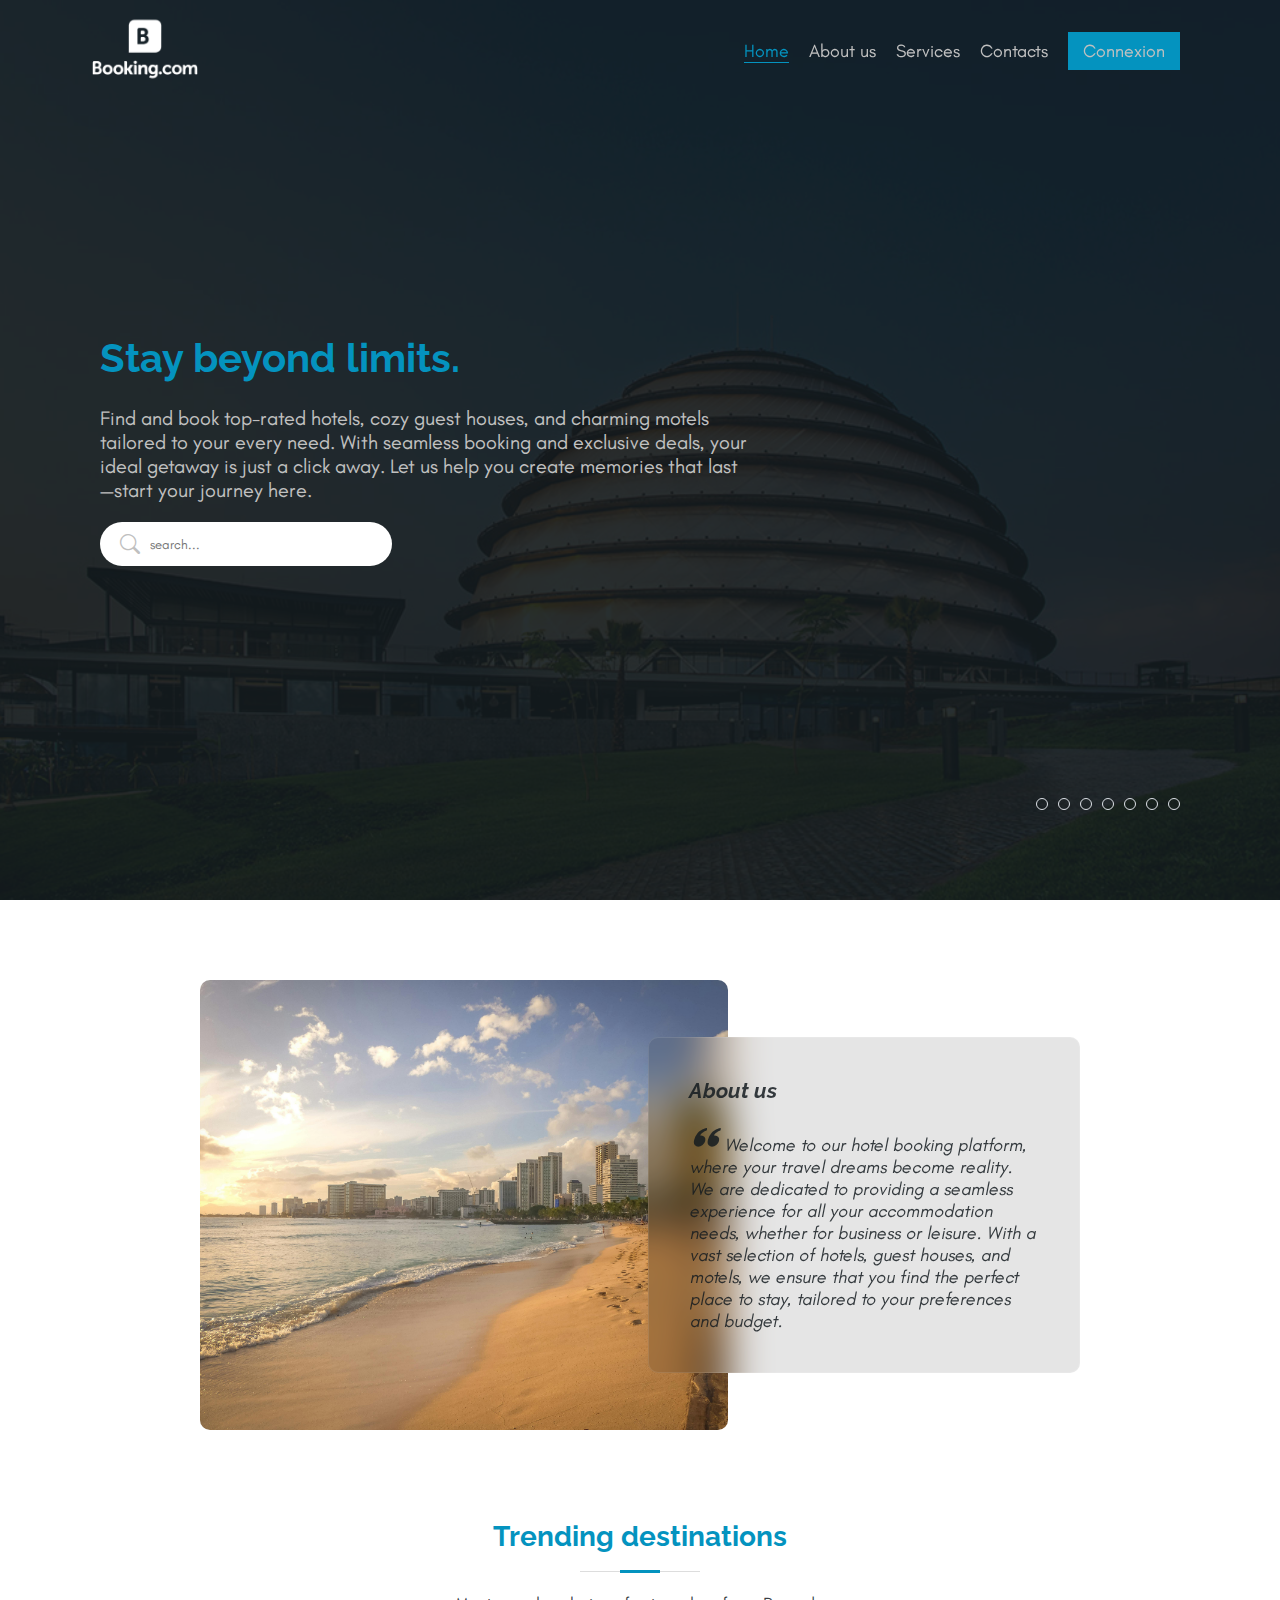
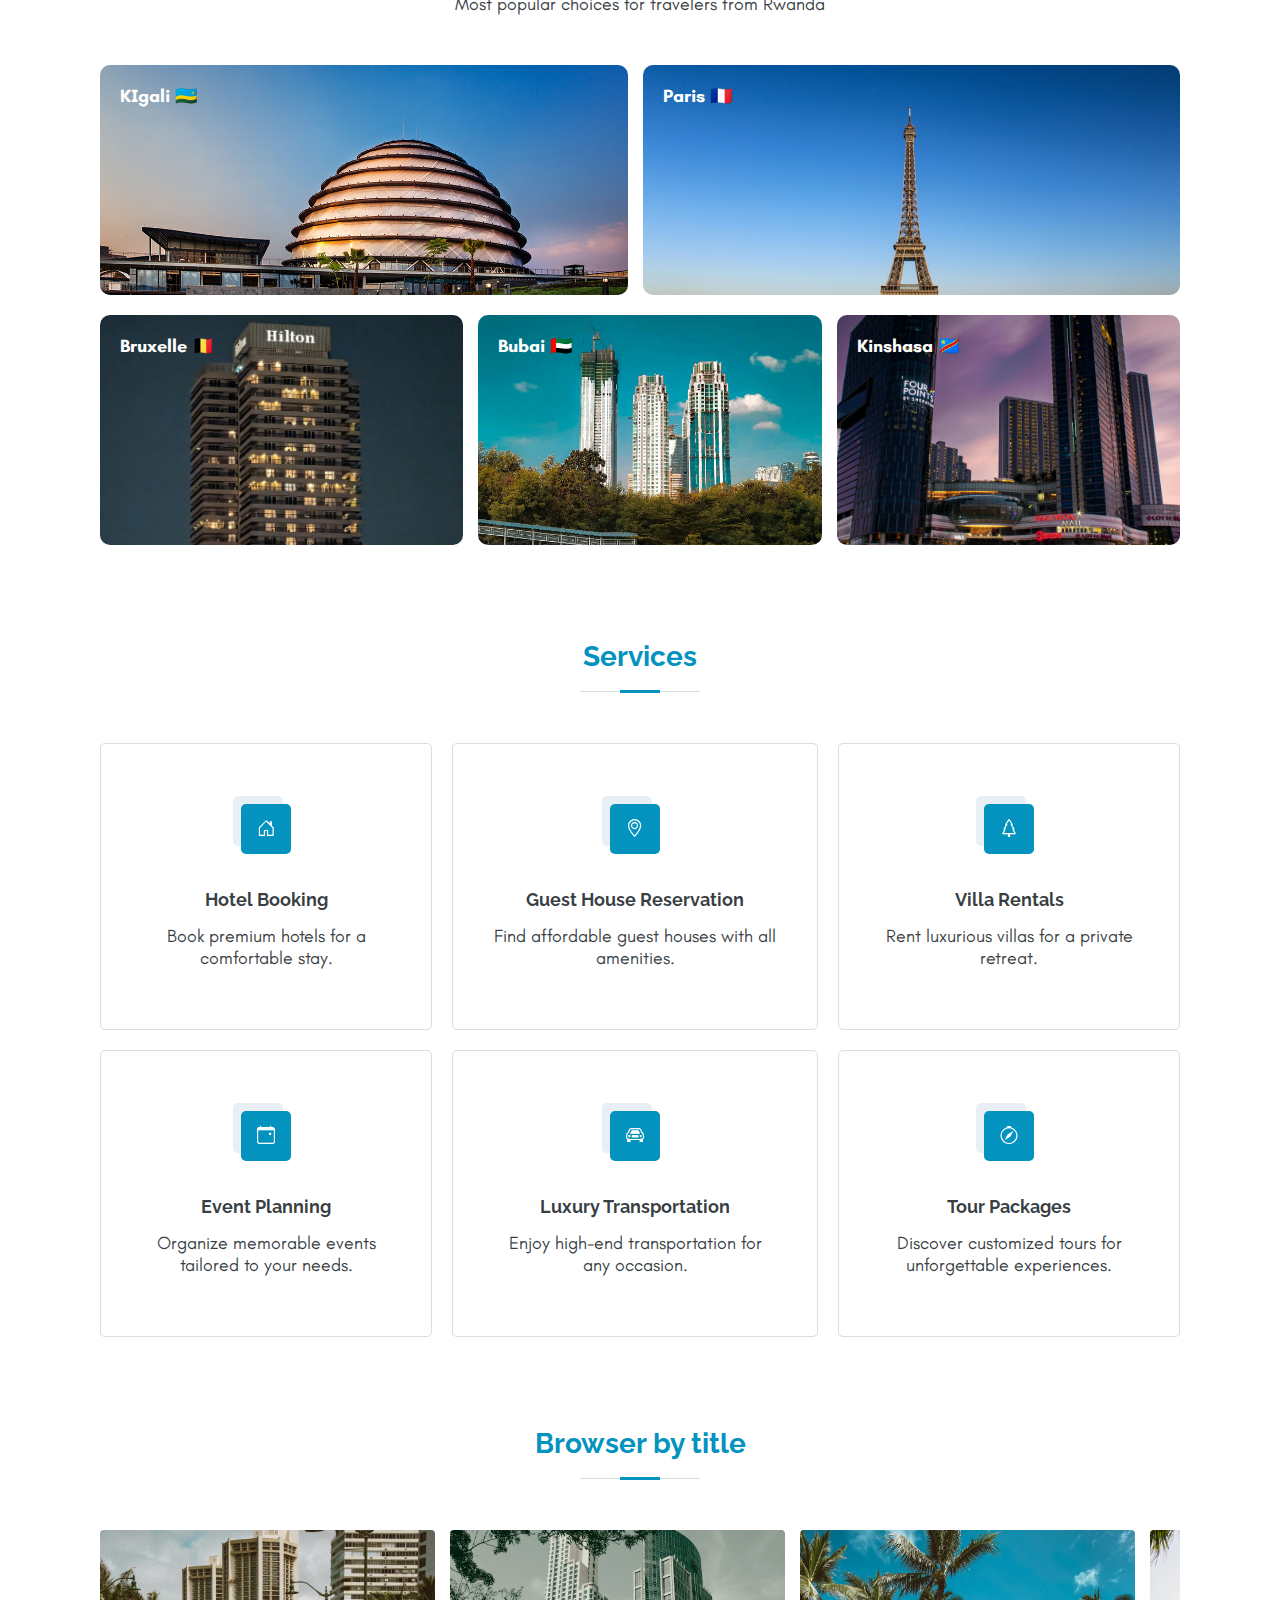
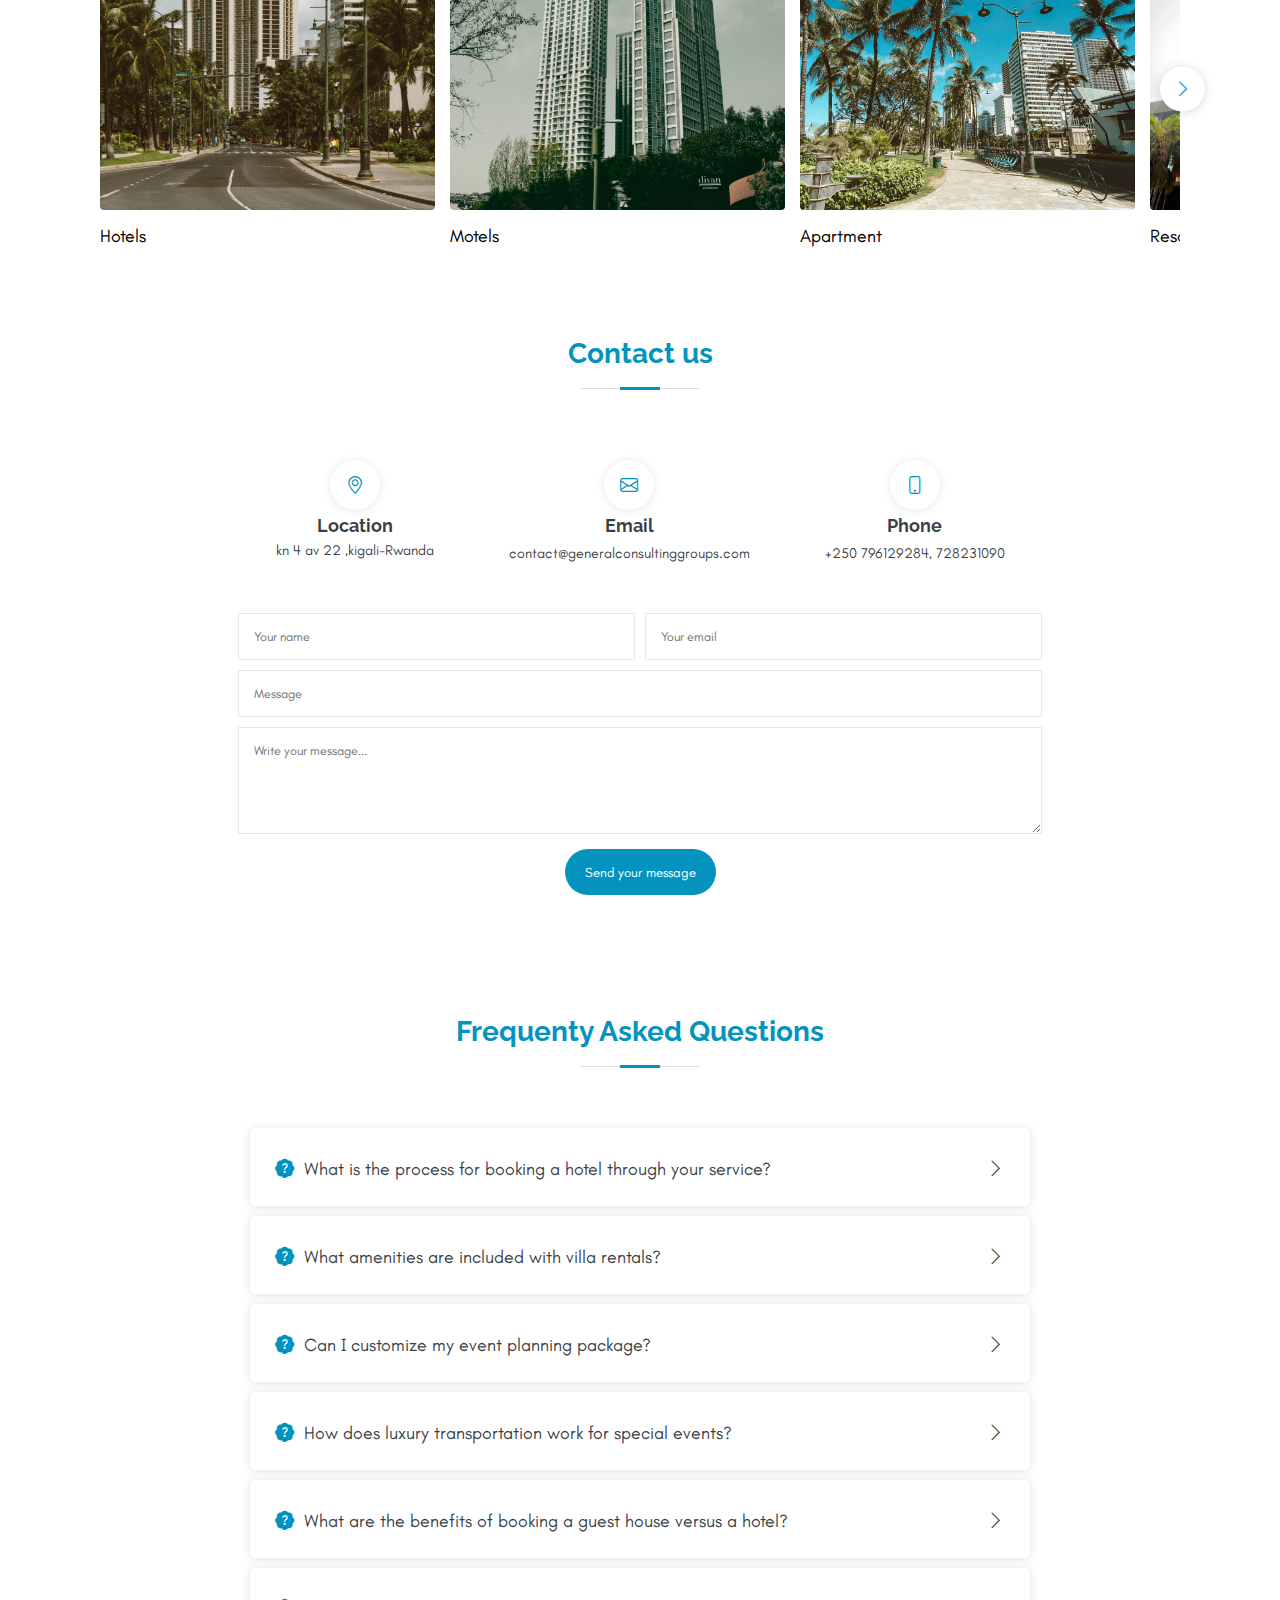
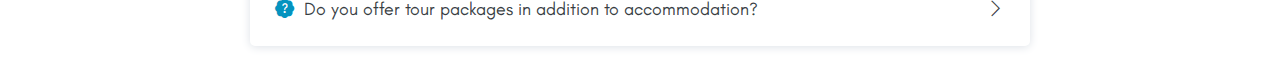
==== index.html @ b7ca22fd "add to my repository" ====
<!DOCTYPE html>
<html lang="en">

<head>
    <meta charset="UTF-8">
    <meta name="viewport" content="width=device-width, initial-scale=1.0">
    <title>Home</title>

    <!--Style css-->
    <link rel="stylesheet" href="asset/css/style.css">

    <!--Icons-->
    <link rel="stylesheet" href="https://unpkg.com/boxicons@2.1.0/css/boxicons.min.css">
    <link href="https://cdn.jsdelivr.net/npm/bootstrap-icons@1.9.0/font/bootstrap-icons.css" rel="stylesheet">
    <link rel="stylesheet" href="https://cdnjs.cloudflare.com/ajax/libs/font-awesome/6.5.2/css/all.min.css" integrity="sha512-SnH5WK+bZxgPHs44uWIX+LLJAJ9/2PkPKZ5QiAj6Ta86w+fsb2TkcmfRyVX3pBnMFcV7oQPJkl9QevSCWr3W6A==" crossorigin="anonymous" referrerpolicy="no-referrer"
    />

    <!-- J-query -->
    <script src="https://code.jquery.com/jquery-3.7.1.js"></script>

    <!--Font family -->
    <link href="https://fonts.googleapis.com/css2?family=Kulim+Park:ital,wght@0,200;0,300;0,400;0,600;0,700;1,200;1,300;1,400;1,600;1,700&family=Raleway:ital,wght@0,100..900;1,100..900&family=Sulphur+Point:wght@300;400;700&display=swap" rel="stylesheet">
    <link href="https://fonts.googleapis.com/css2?family=Afacad+Flux:wght@100..1000&family=DM+Serif+Display:ital@0;1&family=Poppins:ital,wght@0,100;0,200;0,300;0,400;0,500;0,600;0,700;0,800;0,900;1,100;1,200;1,300;1,400;1,500;1,600;1,700;1,800;1,900&family=Raleway:ital,wght@0,100..900;1,100..900&family=Sulphur+Point:wght@300;400;700&family=Teachers:ital,wght@0,400..800;1,400..800&display=swap"
        rel="stylesheet">

</head>

<body>

    <!-- Header -->
    <header class="header">
        <div class="logo">
            <a href="#"><img src="asset/images/logo.png" alt=""></a>
        </div>
        <div class="header-list">
            <ul>
                <li><a class="acti" href="#">Home</a></li>
                <li><a href="#about">About us</a></li>
                <li><a href="#service">Services</a></li>
                <li><a href="#contact">Contacts</a></li>
                <li><a class="connect" href="login.html">Connexion</a></li>
            </ul>
            <div class="menu">
                <i class="bi bi-list-nested menu-icon"></i>
            </div>
            <div class="overlay"></div>
            <i class="bi bi-x-lg exit"></i>
        </div>
    </header>

    <!-- Home page -->
    <section class="home-section padding">
        <div class="home-text">
            <h1>Stay beyond limits.</h1>
            <p>Find and book top-rated hotels, cozy guest houses, and charming motels tailored to your every need. With seamless booking and exclusive deals, your ideal getaway is just a click away. Let us help you create memories that last—start your journey
                here.
            </p>
            <form action="">
                <i class="bi bi-search"></i>
                <input type="search" placeholder="search...">
            </form>
        </div>

        <div class="home-images">
            <div class="gradient-overlay"></div>
            <p><img class="home-bg" src="asset/images/home/bg-1.jpg" alt=""></p>
            <p><img class="home-bg" src="asset/images/home/bg-2.jpg" alt=""></p>
            <p><img class="home-bg" src="asset/images/home/bg-3.jpg" alt=""></p>
            <p><img class="home-bg" src="asset/images/home/bg-4.jpg" alt=""></p>
            <p><img class="home-bg" src="asset/images/home/bg-5.jpg" alt=""></p>
            <p><img class="home-bg" src="asset/images/home/bg-8.jpg" alt=""></p>
            <p><img class="home-bg" src="asset/images/home/bg-7.jpg" alt=""></p>
        </div>

        <div class="circle-btn">
            <div class="circle active"></div>
            <div class="circle"></div>
            <div class="circle"></div>
            <div class="circle"></div>
            <div class="circle"></div>
            <div class="circle"></div>
            <div class="circle"></div>
        </div>
    </section>

    <!--About us -->
    <section id="about" class="about-us padding">
        <div class="about-container">
            <img src="asset/images/home/bg-7.jpg" alt="">
            <div class="about">
                <h3>About us</h3>
                <p><i class='bx bxs-quote-alt-left'></i> Welcome to our hotel booking platform, where your travel dreams become reality. We are dedicated to providing a seamless experience for all your accommodation needs, whether for business or leisure.
                    With a vast selection of hotels, guest houses, and motels, we ensure that you find the perfect place to stay, tailored to your preferences and budget. </p>
            </div>
        </div>
    </section>

    <!-- Destinations -->
    <section class="destination padding">
        <div class="title">
            <h2>Trending destinations</h2>
            <p style="margin-top: 20px;">Most popular choices for travelers from Rwanda</p>
        </div>

        <div class="destination-container">
            <div class="first-destination">
                <a href="#">
                    <img src="asset/images/destination/cont-1.jpg" alt="">
                    <p>KIgali 🇷🇼</p>
                </a>
                <a href="#">
                    <img src="asset/images/destination/cont-2.jpg" alt="">
                    <p>Paris 🇫🇷</p>
                </a>
            </div>
            <div class="second-destination">
                <a href="#">
                    <img src="asset/images/destination/cont-3.jpg" alt="">
                    <p>Bruxelle 🇧🇪</p>
                </a>
                <a href="#">
                    <img src="asset/images/destination/cont-4.jpg" alt="">
                    <p>Bubai 🇦🇪</p>
                </a>
                <a href="#">
                    <img src="asset/images/destination/cont-5.jpg" alt="">
                    <p>Kinshasa 🇨🇩</p>
                </a>
            </div>
        </div>
    </section>

    <!-- Services -->
    <section id="service" class="service padding">
        <div class="title">
            <h2>Services</h2>
        </div>

        <div class="our-services">
            <div class="service-container">
                <div><i class="bi bi-house-door"></i></div>
                <h4>Hotel Booking</h4>
                <p>Book premium hotels for a comfortable stay.</p>
            </div>
            <div class="service-container">
                <div><i class="bi bi-geo-alt"></i></div>
                <h4>Guest House Reservation</h4>
                <p>Find affordable guest houses with all amenities.</p>
            </div>
            <div class="service-container">
                <div><i class="bi bi-tree"></i></div>
                <h4>Villa Rentals</h4>
                <p>Rent luxurious villas for a private retreat.</p>
            </div>
            <div class="service-container">
                <div><i class="bi bi-calendar-event"></i></div>
                <h4>Event Planning</h4>
                <p>Organize memorable events tailored to your needs.</p>
            </div>
            <div class="service-container">
                <div><i class="bi bi-car-front"></i></div>
                <h4>Luxury Transportation</h4>
                <p>Enjoy high-end transportation for any occasion.</p>
            </div>
            <div class="service-container">
                <div><i class="bi bi-compass"></i></div>
                <h4>Tour Packages</h4>
                <p>Discover customized tours for unforgettable experiences.</p>
            </div>
        </div>
    </section>

    <!-- Browser -->
    <section class="browser padding">

        <div class="title">
            <h2>Browser by title</h2>
        </div>

        <div class="browser-container">
            <i class="bi bi-chevron-left left-icon"></i>
            <div class="browser-item">
                <a href="#" class="member">
                    <img src="asset/images/browser/browser-1.jpg" alt="">
                    <span>Hotels</span>
                </a>
                <a href="#" class="member">
                    <img src="asset/images/browser/browser-8.jpg" alt="">
                    <span>Motels</span>
                </a>
                <a href="#" class="member">
                    <img src="asset/images/browser/browser-3.jpg" alt="">
                    <span>Apartment</span>
                </a>
                <a href="#" class="member">
                    <img src="asset/images/browser/browser-4.jpg" alt="">
                    <span>Resorts</span>
                </a>
                <a href="#" class="member">
                    <img src="asset/images/browser/browser-5.jpg" alt="">
                    <span>Location</span>
                </a>
                <a href="#" class="member">
                    <img src="asset/images/browser/browser-6.jpg" alt="">
                    <span>Cabins</span>
                </a>
                <a href="#" class="member">
                    <img src="asset/images/browser/browser-7.jpg" alt="">
                    <span>Cottages</span>
                </a>
            </div>
            <i class="bi bi-chevron-right right-icon"></i>
        </div>

    </section>

    <!-- Contact us -->
    <section id="contact" class="contact-us padding">
        <div class="title">
            <h2>Contact us</h2>
        </div>

        <div class="contact-info">
            <div>
                <i class="bi bi-geo-alt"></i>
                <h4>Location</h4>
                <p>kn 4 av 22 ,kigali-Rwanda</p>
            </div>
            <div>
                <i class="bi bi-envelope"></i>
                <h4>Email</h4>
                <a href="#">contact@generalconsultinggroups.com</a>
            </div>
            <div>
                <i class="bi bi-phone"></i>
                <h4>Phone</h4>
                <a href="#">+250 796129284, 728231090</a>
            </div>
        </div>

        <div class="contact-input">
            <div>
                <input type="text" placeholder="Your name">
                <input type="email" placeholder="Your email">
            </div>
            <input type="text" placeholder="Message">
            <textarea placeholder="Write your message..." name="" id="" rows="5"></textarea>
            <div>
                <button type="submit">Send your message</button>
            </div>
        </div>

    </section>

    <!-- Faq -->
    <section class="faq padding">
        <div class="title">
            <h2>Frequenty Asked Questions</h2>
        </div>

        <div class="faq-container">
            <div class="faq-list">
                <div class="faq-question">
                    <div>
                        <i class="bi bi-patch-question-fill"></i>
                        <p>What is the process for booking a hotel through your service?</p>
                    </div>
                    <div>
                        <i class="bi bi-chevron-right right"></i>
                        <i class="bi bi-chevron-down down faq-icon-hidden"></i>
                    </div>
                </div>
                <div class="faq-answer faq-icon-hidden">
                    <p>Booking a hotel with us is simple. Just select your destination, preferred dates, and room type, and our system will show you available options. You can then choose your hotel, confirm details, and make a secure payment.</p>
                </div>
            </div>

            <div class="faq-list">
                <div class="faq-question">
                    <div>
                        <i class="bi bi-patch-question-fill"></i>
                        <p>What amenities are included with villa rentals?</p>
                    </div>
                    <div>
                        <i class="bi bi-chevron-right right"></i>
                        <i class="bi bi-chevron-down down faq-icon-hidden"></i>
                    </div>
                </div>
                <div class="faq-answer faq-icon-hidden">
                    <p>Our villa rentals include various amenities such as private pools, fully equipped kitchens, Wi-Fi, and housekeeping services. Each listing provides a full list of included amenities so you know exactly what to expect.</p>
                </div>
            </div>

            <div class="faq-list">
                <div class="faq-question">
                    <div>
                        <i class="bi bi-patch-question-fill"></i>
                        <p>Can I customize my event planning package?</p>
                    </div>
                    <div>
                        <i class="bi bi-chevron-right right"></i>
                        <i class="bi bi-chevron-down down faq-icon-hidden"></i>
                    </div>
                </div>
                <div class="faq-answer faq-icon-hidden">
                    <p>Absolutely! We offer customizable event packages to suit your unique needs. From venue selection to decor and catering, you can choose each detail to ensure your event is exactly how you envision it.</p>
                </div>
            </div>

            <div class="faq-list">
                <div class="faq-question">
                    <div>
                        <i class="bi bi-patch-question-fill"></i>
                        <p>How does luxury transportation work for special events?</p>
                    </div>
                    <div>
                        <i class="bi bi-chevron-right right"></i>
                        <i class="bi bi-chevron-down down faq-icon-hidden"></i>
                    </div>
                </div>
                <div class="faq-answer faq-icon-hidden">
                    <p>Our luxury transportation services include options like limousines, private chauffeurs, and high-end cars. Just let us know your destination, event type, and guest count, and we'll arrange the perfect transport to enhance your experience.</p>
                </div>
            </div>

            <div class="faq-list">
                <div class="faq-question">
                    <div>
                        <i class="bi bi-patch-question-fill"></i>
                        <p>What are the benefits of booking a guest house versus a hotel?</p>
                    </div>
                    <div>
                        <i class="bi bi-chevron-right right"></i>
                        <i class="bi bi-chevron-down down faq-icon-hidden"></i>
                    </div>
                </div>
                <div class="faq-answer faq-icon-hidden">
                    <p>Guest houses are often more affordable and provide a cozy, home-like atmosphere. They are ideal for longer stays or for those seeking a more personal experience. Many guest houses also offer kitchens and living spaces for added convenience.</p>
                </div>
            </div>

            <div class="faq-list">
                <div class="faq-question">
                    <div>
                        <i class="bi bi-patch-question-fill"></i>
                        <p>Do you offer tour packages in addition to accommodation?</p>
                    </div>
                    <div>
                        <i class="bi bi-chevron-right right"></i>
                        <i class="bi bi-chevron-down down faq-icon-hidden"></i>
                    </div>
                </div>
                <div class="faq-answer faq-icon-hidden">
                    <p>Yes, we offer a range of tour packages tailored to various interests. Whether you're looking for cultural tours, adventure activities, or scenic excursions, our packages can be combined with accommodations to make your experience seamless
                        and enjoyable.</p>
                </div>
            </div>

        </div>
    </section>

    <!-- javascript -->
    <script src="asset/javascript/main.js"></script>
</body>

</html>
---- asset/css/style.css ----
/*---------------------------/
#Reset
/-------------------------- */

* {
    margin: 0;
    padding: 0;
    list-style-type: none;
    text-decoration: none;
    box-sizing: border-box;
}

html {
    scroll-behavior: smooth;
    scroll-padding-top: 35px;
}


/*---------------------------/
#Title
/-------------------------- */

h1,
h2,
h3,
h4,
h5,
h6 {
    font-family: "Raleway", sans-serif;
}


/*---------------------------/
#General
/-------------------------- */

.title {
    margin-top: 30px;
    text-align: center;
    padding-bottom: 50px;
}

.title h2 {
    font-size: 32px;
    font-weight: bold;
    padding-bottom: 20px;
    position: relative;
    color: #0493bf;
}

.title h2::before {
    content: "";
    position: absolute;
    display: block;
    width: 120px;
    height: 1px;
    background: #ddd;
    bottom: 1px;
    left: calc(50% - 60px);
}

.title h2::after {
    content: "";
    position: absolute;
    display: block;
    width: 40px;
    height: 3px;
    background: #0493bf;
    bottom: 0;
    left: calc(50% - 20px);
}

.padding {
    padding-top: 30px;
    padding-left: 100px;
    padding-right: 100px;
    padding-bottom: 30px;
}

.title h2 {
    font-size: 28px;
}


/* Media query */

@media screen and (max-width: 815px) {
    .padding {
        padding-left: 30px;
        padding-right: 30px;
    }
}

@media screen and (max-width: 430px) {
    .padding {
        padding-left: 15px;
        padding-right: 15px;
    }
}


/*---------------------------/
#Body
/-------------------------- */

body {
    font-size: 18px;
    color: #141b1fda;
    font-family: "Teachers", sans-serif;
}


/*---------------------------/
#Header
/-------------------------- */

header {
    width: 100%;
    display: flex;
    position: fixed;
    z-index: 1000;
    font-size: 18px;
    padding: 0px 80px;
    align-items: center;
    justify-content: space-between;
}

.logo img {
    width: 130px;
    filter: invert(2) brightness(30);
}

.header-list {
    gap: 20px;
    display: flex;
    align-items: center;
    -webkit-column-gap: 20px;
}

.header-list ul {
    display: flex;
    gap: 20px;
    align-items: center;
    -webkit-column-gap: 20px;
}

.header-list ul li a {
    color: #c0c0c0;
    transition-delay: 0.4s;
    transition: 0.8s ease-in;
}

.header-list ul li a:hover {
    color: #0493bf;
}

.header-list ul .acti {
    color: #0493bf;
    border-bottom: 1px solid #0493bf;
}

.connect {
    color: #c0c0c0;
    padding: 8px 15px;
    transition-delay: 0.2;
    transition: 0.4s ease-in-out;
    background-color: #0493bf;
}

.connect:hover {
    color: #0493bf;
    background-color: #fff;
}

.exit {
    display: none;
}

.menu {
    display: none;
    cursor: pointer;
}

.menu-icon {
    font-size: 30px;
    color: #fff;
}

.header-color {
    transition: 1s;
    background: #141b1fe9;
}

.header-color::before {
    content: "";
    position: absolute;
    top: 0;
    left: 0;
    width: 100%;
    height: 100%;
    background: #ffffff1a;
    z-index: 1;
    backdrop-filter: blur(8px);
}

.header-color * {
    position: relative;
    z-index: 2;
}


/* Media query */

@media screen and (max-width: 980px) {
    header {
        padding: 0px 30px;
    }
}

@media screen and (max-width: 750px) {
    .header-list ul {
        position: fixed;
        top: 100px;
        right: 30px;
        left: 30px;
        height: 80vh;
        display: flex;
        padding: 40px 40px;
        flex-direction: column;
        width: calc(100% - 60px);
        background-color: #fff;
        transform: translateX(-120%);
        gap: 30px;
        z-index: 2002;
        transition: transform 0.3s ease;
    }
    .header-list ul.active {
        transform: translateX(0);
    }
    .header-list ul .acti {
        color: #141b1fda;
        border-bottom: 1px solid #141b1fda;
    }
    .header-list ul li a {
        color: #141b1fda;
    }
    .header-list ul li a:hover {
        color: #141b1fda;
    }
    .menu {
        display: block;
    }
    .exit {
        display: none;
        position: fixed;
        top: 40px;
        right: 25px;
        cursor: pointer;
        z-index: 2002;
        width: 40px;
        height: 40px;
        border-radius: 50%;
        color: #141b1fda;
        align-items: center;
        justify-content: center;
        background-color: #fff;
    }
    .overlay {
        visibility: hidden;
        opacity: 0;
        transition: opacity 0.3s ease, visibility 0s 0.3s;
        position: fixed;
        top: 0;
        left: 0;
        width: 100%;
        height: 100%;
        background-color: #00000080;
        z-index: 2001;
    }
    .overlay::before {
        content: "";
        position: absolute;
        top: 0;
        left: 0;
        width: 100%;
        height: 100%;
        background: #ffffff1a;
        backdrop-filter: blur(8px);
    }
    .overlay * {
        position: relative;
        z-index: 2;
    }
    .overlay.active {
        visibility: visible;
        opacity: 1;
        transition: opacity 0.3s ease;
    }
}

@media screen and (max-width: 430px) {
    header {
        padding: 0px 15px;
    }
}


/* ------------------------ /
#Home page
/ ------------------------ */

.home-section {
    display: flex;
    justify-content: center;
    flex-direction: column;
    width: 100%;
    height: 100vh;
    position: relative;
}

.home-text {
    z-index: 10;
    width: 60%;
    color: #c0c0c0;
    font-size: 20px;
}

.home-text h1 {
    font-size: 2.5rem;
    margin-bottom: 25px;
    color: #0493bf;
}

.home-images {
    z-index: 1;
    position: absolute;
    top: 0;
    left: 0;
    width: 100%;
    height: 100%;
}

.home-images::before {
    content: "";
    position: absolute;
    top: 0;
    left: 0;
    width: 100%;
    height: 100%;
    z-index: 2;
    pointer-events: none;
    background: #141b1fe9;
}

.home-images .home-bg {
    width: 100%;
    height: 100vh;
    object-fit: cover;
    position: absolute;
    z-index: 1;
}

.home-text form {
    width: 45%;
    margin-top: 20px;
    display: flex;
    align-items: center;
    padding: 10px 20px;
    border-radius: 25px;
    gap: 10px;
    -webkit-column-gap: 10px;
    background-color: #fff;
}

.home-text form input {
    border: none;
    outline: none;
    width: 100%;
    background: unset;
    font-family: "Teachers", sans-serif;
}

.circle-btn {
    display: flex;
    justify-content: flex-end;
    margin-top: 20px;
    gap: 10px;
    left: 0;
    right: 100px;
    position: absolute;
    bottom: 10%;
    z-index: 200;
    -webkit-column-gap: 10px;
}

.circle-btn .circle {
    width: 12px;
    height: 12px;
    cursor: pointer;
    border-radius: 50%;
    border: 1px solid #dde1e7;
}

.circle-btn .circle.act {
    background: #0493bf;
    border: 1px solid #0493bf;
}

@media screen and (max-width: 980px) {
    .home-text {
        width: 80%;
    }
}

@media screen and (max-width: 725px) {
    .home-text form {
        width: 70%;
    }
}

@media screen and (max-width: 700px) {
    .home-text {
        width: 100%;
    }
    .circle-btn {
        right: 50px;
    }
}

@media screen and (max-width: 410px) {
    .home-text form {
        width: 90%;
    }
}


/*----------------------------/
#About us
/----------------------------*/

.about-container {
    display: flex;
    align-items: center;
    margin-top: 50px;
    padding-left: 100px;
    padding-right: 100px;
}

.about-container img {
    width: 60%;
    height: 450px;
    object-fit: cover;
    border-radius: 10px;
    animation: animate 2s linear infinite;
}

@keyframes animate {
    0% {
        transform: translateY(-5px);
    }
    50% {
        transform: translateY(5px);
    }
}

.about {
    display: flex;
    padding: 60px 30px;
    width: 50%;
    flex-direction: column;
    font-style: italic;
    font-size: 18px;
    z-index: 2;
    margin-left: -80px;
    background: #0000001a;
    backdrop-filter: blur(20px);
    -webkit-backdrop-filter: blur(20px);
    padding: 40px;
    border: 1px solid #ffffff1a;
    border-radius: 10px;
}

.about i {
    font-size: 30px;
    font-style: italic;
}

.about p {
    margin-top: 20px;
}


/* Media query */

@media screen and (max-width: 1120px) {
    .about-container {
        padding-left: 0;
        padding-right: 0;
    }
}

@media screen and (max-width: 780px) {
    .about {
        margin-left: -50px;
    }
    .about p {
        font-size: 16px;
    }
}

@media screen and (max-width: 680px) {
    .about-container {
        display: flex;
        flex-direction: column;
    }
    .about-container img {
        width: 100%;
        height: 300px;
    }
    .about {
        width: 100%;
        margin-top: -50px;
        margin-left: 60px;
        padding: 40px 25px;
    }
}

@media screen and (max-width: 432px) {
    .about {
        margin-left: 30px;
    }
}


/* ------------------------ /
#Destination
/ ------------------------ */

.destination-container a img {
    width: 100%;
    height: 230px;
    object-fit: cover;
    border-radius: 10px;
}

.destination-container a {
    position: relative;
}

.destination-container p {
    position: absolute;
    top: 20px;
    left: 20px;
    color: fff;
    font-weight: 700;
    color: #fff;
    font-size: 18px;
}

.first-destination {
    width: 100%;
    gap: 15px;
    -webkit-column-gap: 15px;
    display: grid;
    grid-template-columns: auto auto;
}

.second-destination {
    width: 100%;
    gap: 15px;
    margin-top: 15px;
    -webkit-column-gap: 15px;
    display: grid;
    grid-template-columns: auto auto auto;
}


/* Media query */

@media screen and (max-width: 600px) {
    .second-destination {
        gap: 5px;
        margin-top: 5px;
        -webkit-column-gap: 5px;
        grid-template-columns: auto;
    }
}

@media screen and (max-width: 470px) {
    .first-destination {
        gap: 5px;
        -webkit-column-gap: 5px;
        grid-template-columns: auto;
    }
}


/* ------------------------ /
#Browser
/ ------------------------ */

.browser-container {
    position: relative;
}

.browser-item {
    display: flex;
    gap: 15px;
    overflow: hidden;
    -webkit-column-gap: 15px;
}

.browser-item a {
    display: flex;
    color: #000;
    flex-direction: column;
    transition: transform 0.5s ease;
}

.browser-item img {
    width: 335px;
    height: 280px;
    margin-bottom: 10px;
    border-radius: 4px;
    object-fit: cover;
}

.browser-container i {
    width: 45px;
    height: 45px;
    display: flex;
    z-index: 20;
    align-items: center;
    justify-content: center;
    background-color: #fff;
    border-radius: 50%;
    position: absolute;
    top: 50%;
    color: #0493bf;
    transform: translateY(-50%);
    box-shadow: 0px 1px 10px #1d25292e;
}

.left-icon {
    left: -25px;
}

.right-icon {
    right: -25px;
}

@media screen and (max-width: 580px) {
    .left-icon {
        left: -15px;
    }
    .right-icon {
        right: -15px;
    }
    .browser-item img {
        width: 100%;
        min-width: 370px;
    }
}


/*---------------------------/
#Services
/-------------------------- */

.our-services {
    display: grid;
    gap: 20px;
    -webkit-column-gap: 20px;
    grid-template-columns: auto auto auto;
}

.service-container {
    padding: 60px 40px;
    border-radius: 5px;
    gap: 15px;
    -webkit-column-gap: 15px;
    text-align: center;
    display: flex;
    flex-direction: column;
    transition-delay: 0.2s;
    transition: 0.4s ease-in-out;
    border: 1px solid #4645452f;
}

.service-container:hover {
    transform: translateY(7px);
}

.service-container div {
    margin: 0 auto;
    width: 50px;
    height: 50px;
    background: #0493bf;
    border-radius: 5px;
    transition: all 0.3s ease-out 0s;
    display: flex;
    align-items: center;
    justify-content: center;
    margin-bottom: 20px;
    transform-style: preserve-3d;
    position: relative;
    z-index: 2;
}

.service-container i {
    color: #fff;
}

.service-container div::before {
    position: absolute;
    content: "";
    left: -8px;
    top: -8px;
    height: 100%;
    width: 100%;
    background: #99b9d43a;
    border-radius: 5px;
    transition: all 0.3s ease-out 0s;
    transform: translateZ(-1px);
    z-index: -1;
}


/* Media query */

@media screen and (max-width: 1070px) {
    .our-services {
        grid-template-columns: 50% 50%;
    }
}

@media screen and (max-width: 600px) {
    .our-services {
        grid-template-columns: 100%;
    }
}

@media screen and (max-width: 490px) {
    .our-services {
        gap: 10px;
        -webkit-column-gap: 10px;
    }
    .service-container {
        padding: 40px 20px;
    }
    .service-container:hover {
        transform: translateY(3px);
    }
}


/*---------------------------/
#Contacts
/-------------------------- */

.contact-info {
    display: flex;
    gap: 25px;
    -webkit-column-gap: 25px;
    justify-content: center;
}

.contact-info div {
    gap: 5px;
    color: #141b1fda;
    text-align: center;
    padding: 20px 25px;
    height: fit-content;
    transition-delay: 0.2s;
    -webkit-column-gap: 5px;
    transition-delay: 0.1s;
    transition: 0.2s ease-in-out;
}

.contact-info div i {
    width: 50px;
    height: 50px;
    color: #0493bf;
    display: flex;
    margin-left: auto;
    margin-right: auto;
    align-items: center;
    border-radius: 50%;
    justify-content: center;
    background-color: #fff;
    box-shadow: 0px 1px 10px hsl(0, 0%, 91%);
}

.contact-info div h4 {
    margin-top: 5px;
    margin-bottom: 5px;
}

.contact-info div p {
    font-size: 0.8rem;
}

.contact-info div p {
    color: #141b1fda;
    font-size: 0.9rem;
}

.contact-info div a {
    color: #141b1fda;
    font-size: 0.9rem;
}

.contact-info div:hover {
    transform: scale(1.1);
    box-shadow: 0px 1px 10px hsl(0, 0%, 91%);
}

.contact-input input,
textarea {
    outline: none;
    padding: 15px 15px;
    font-size: 0.8rem;
    width: 100%;
    margin-top: 10px;
    font-family: "Teachers", sans-serif;
    border: 1px solid hsl(0, 0%, 91%);
}

.contact-input {
    width: 80%;
    margin: auto;
    margin-top: 20px;
    padding-left: 30px;
    padding-right: 30px;
}

.contact-input div {
    display: flex;
    gap: 10px;
    -webkit-column-gap: 10px;
}

.contact-input button {
    border: none;
    outline: none;
    background: unset;
    width: fit-content;
    color: #fff;
    margin: auto;
    margin-top: 10px;
    margin-bottom: 30px;
    padding: 15px 20px;
    border-radius: 30px;
    background-color: #0493bf;
    transition-delay: 0.4s;
    transition: 0.8s ease-in-out;
    font-family: "Teachers", sans-serif;
}


/* Media query */

@media screen and (max-width: 1050px) {
    .contact-input {
        width: 100%;
        padding-left: 0px;
        padding-right: 0px;
    }
}

@media screen and (max-width: 600px) {
    .contact-info {
        display: flex;
        gap: 25px;
        flex-wrap: wrap;
        -webkit-column-gap: 25px;
        justify-content: center;
    }
    .contact-input div {
        display: flex;
        gap: 0px;
        flex-direction: column;
        -webkit-column-gap: 0px;
    }
}


/*----------------------------/
#Faq
/----------------------------*/

.faq-list {
    height: fit-content;
    margin-top: 10px;
    padding: 15px 25px;
    transition-delay: 2s;
    transition: 1s ease-in;
    background-color: #fff;
    border-radius: 5px;
    box-shadow: 0px 1px 10px #dde1e7;
}

.faq-container {
    margin-left: 150px;
    margin-right: 150px;
}

.faq-question {
    display: flex;
    gap: 8px;
    cursor: pointer;
    -webkit-column-gap: 8px;
    justify-content: space-between;
}

.faq-question div {
    display: flex;
    gap: 10px;
    padding-top: 15px;
    padding-bottom: 10px;
    -webkit-column-gap: 10px;
}

.faq-question div i {
    font-size: 1.2rem;
}

.faq-answer {
    border-top: 1px solid #dde1e7;
}

.faq-answer p {
    margin-top: 10px;
}

.faq-hidden {
    display: none;
}

.bi-patch-question-fill {
    color: #0493bf;
}


/* Media query */

@media screen and (max-width: 1030px) {
    .faq-container {
        margin-left: 0px;
        margin-right: 0px;
    }
}

@media sceen and (max-width: 400px) {
    .faq-list {
        padding: 5px 10px;
    }
}
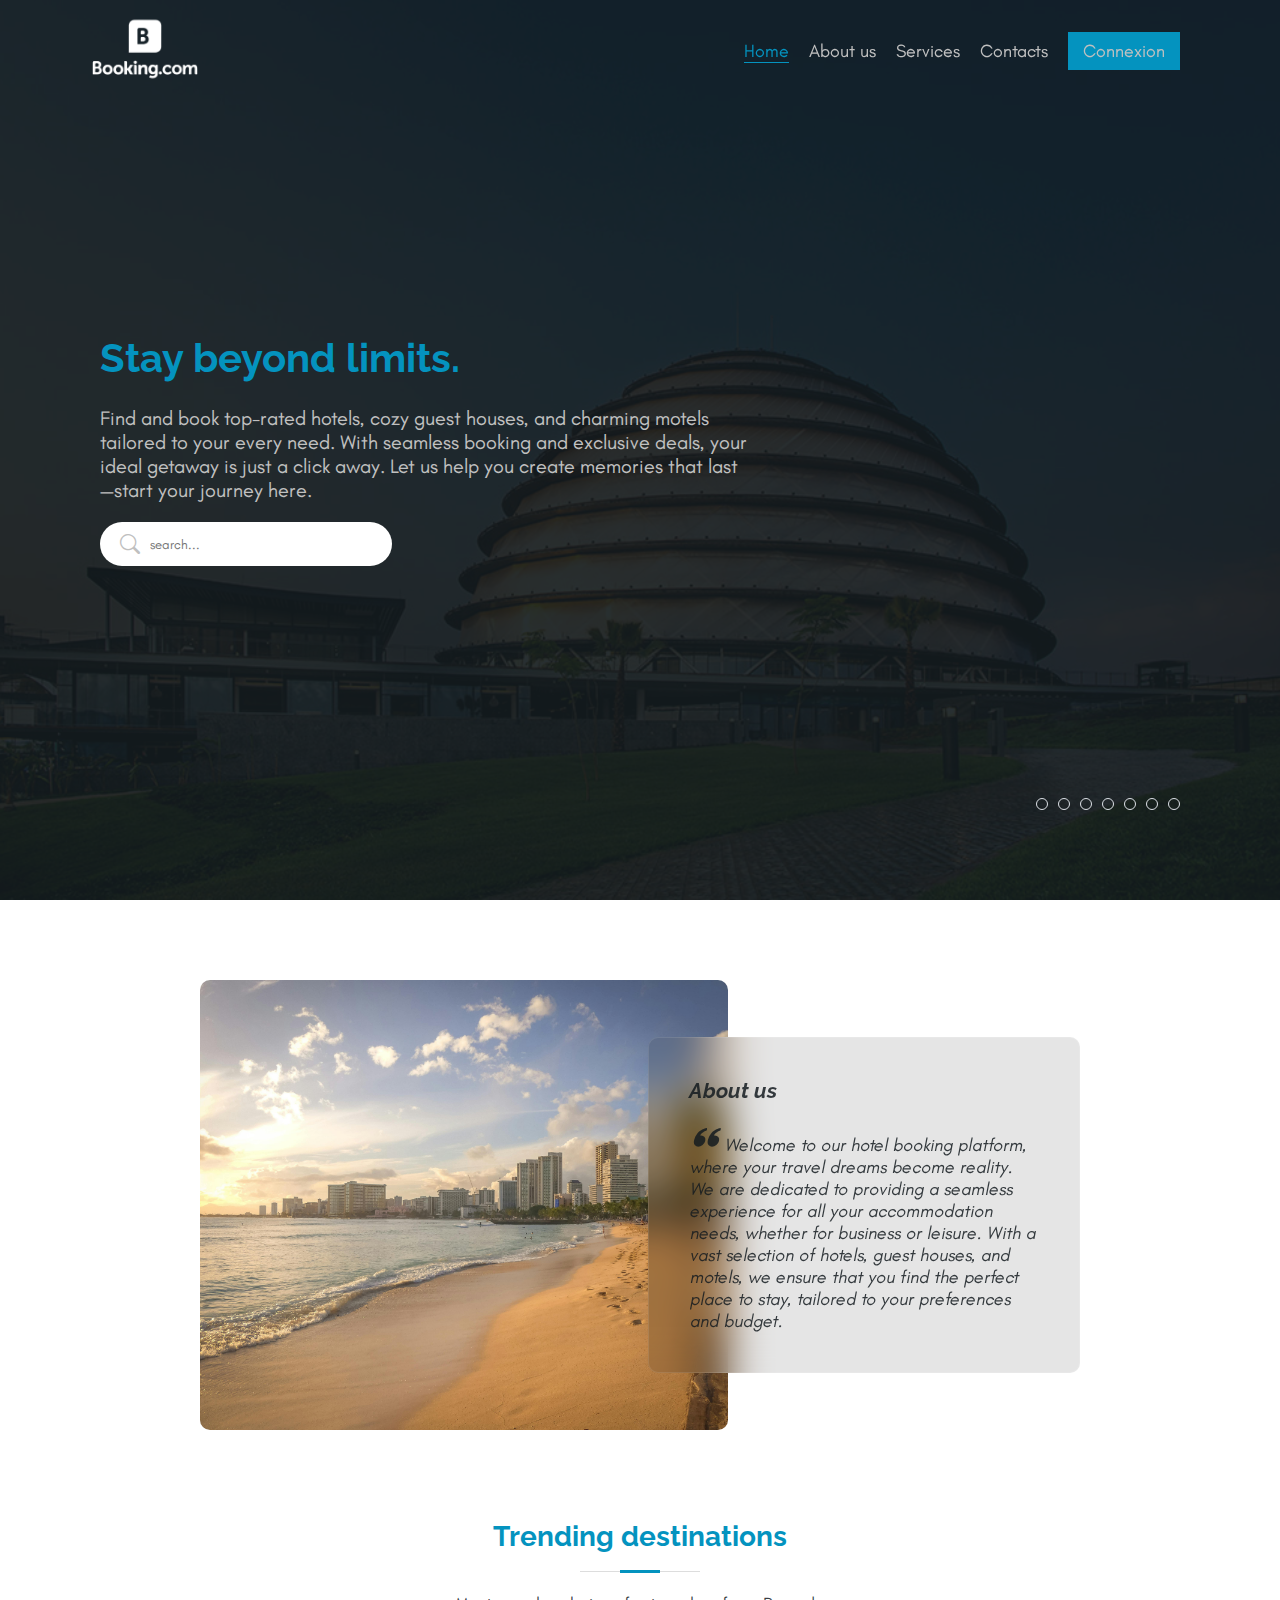
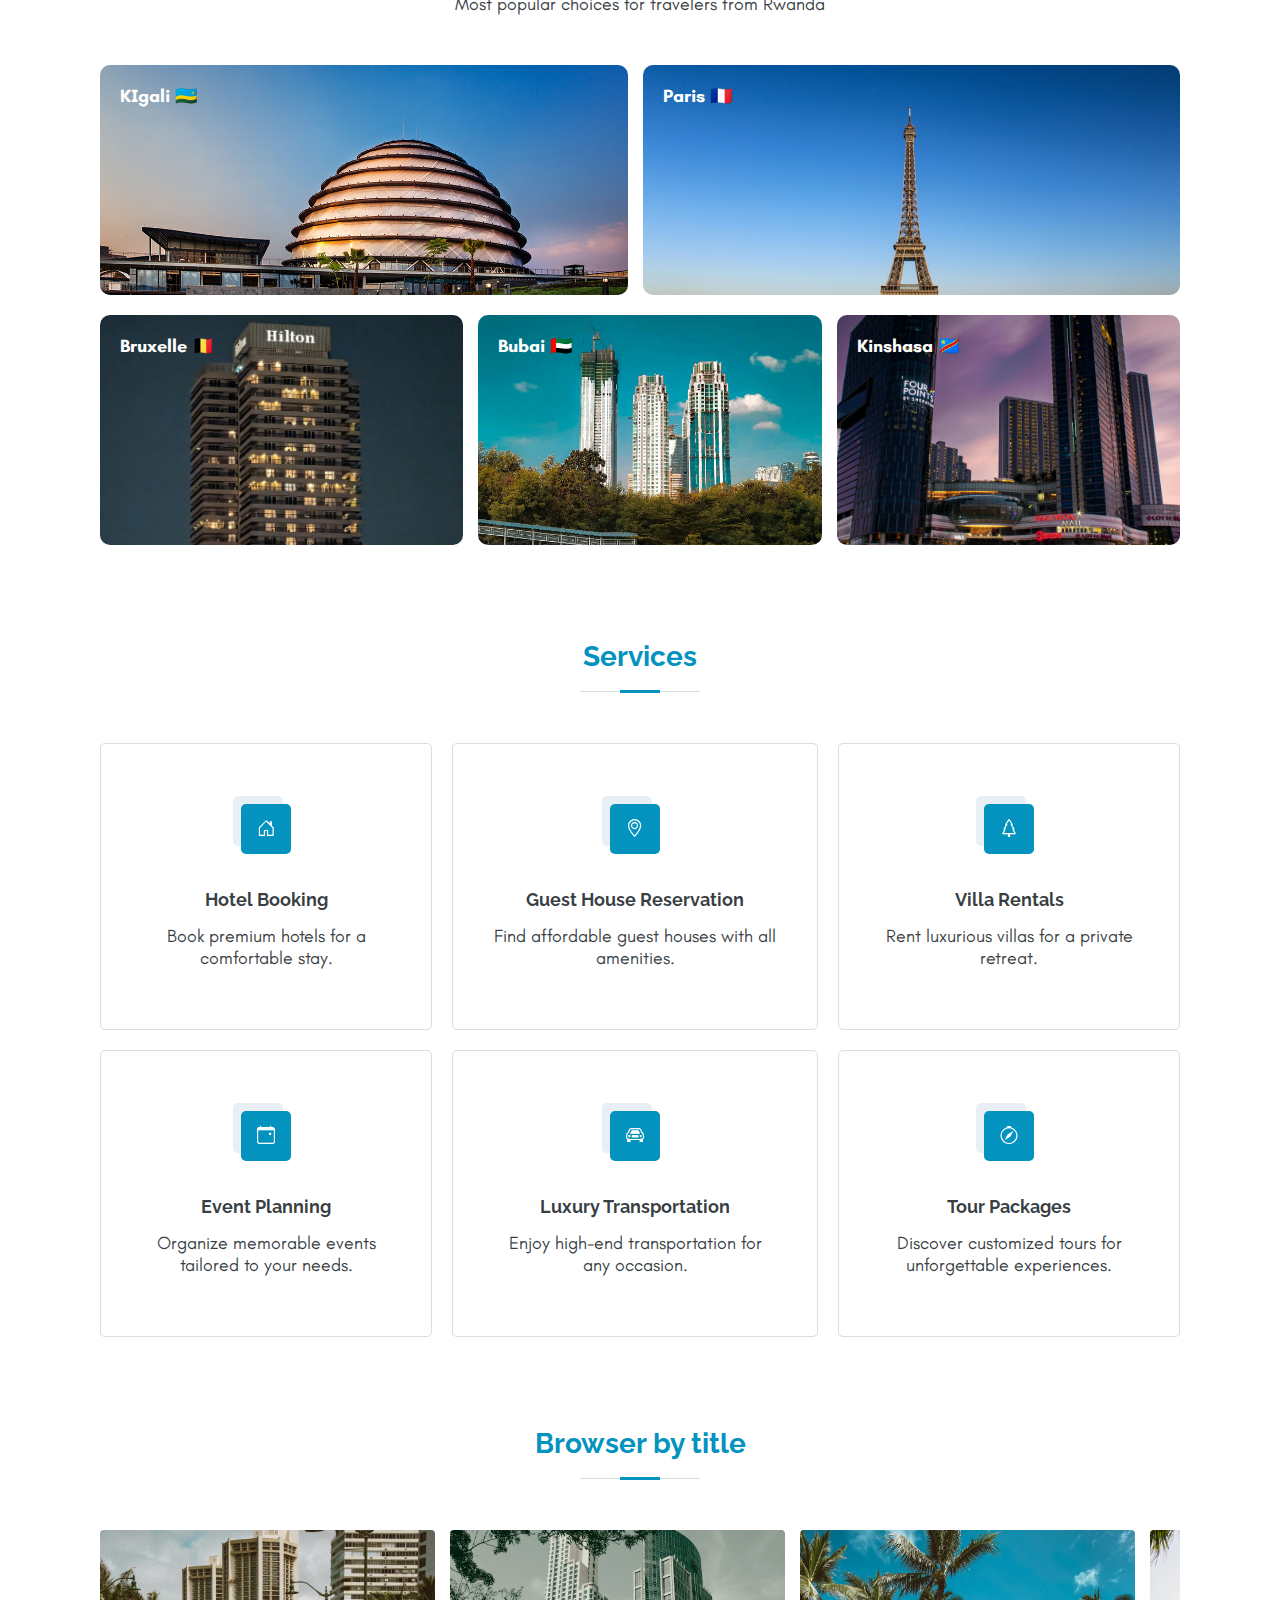
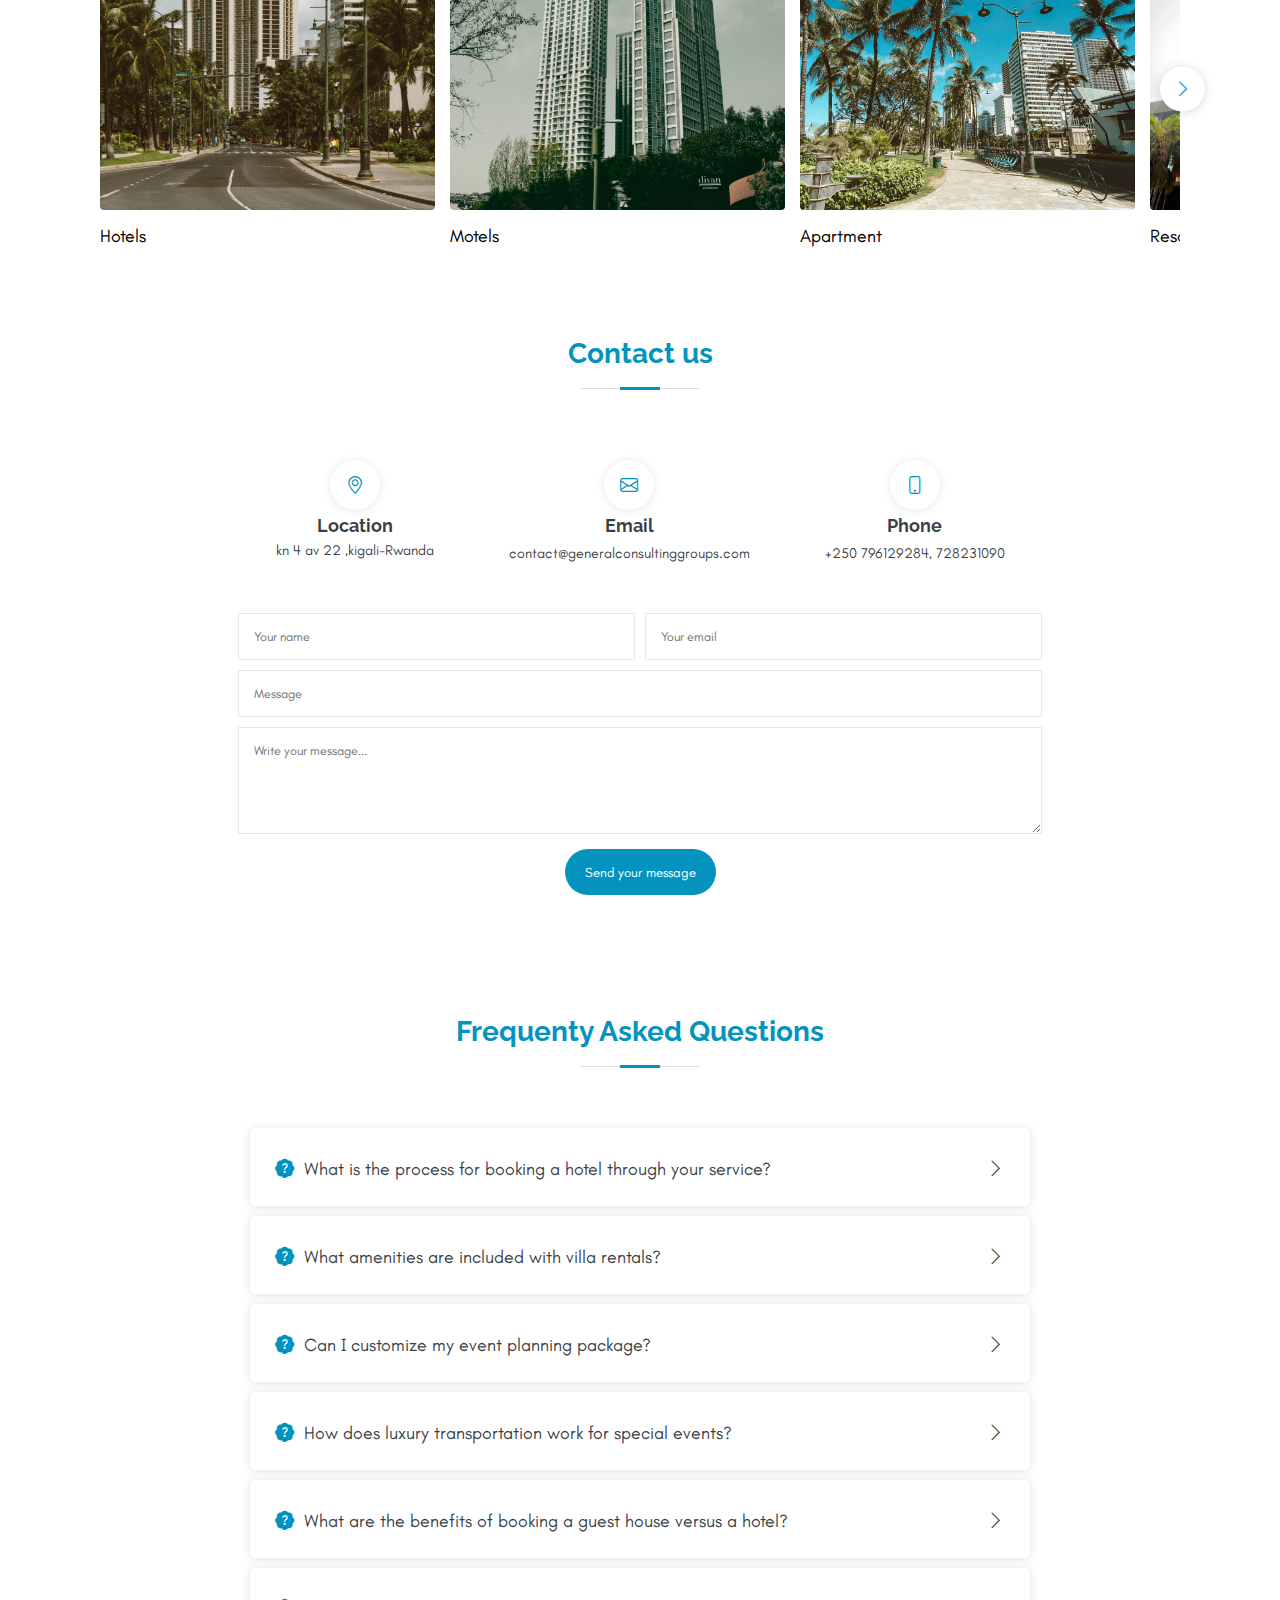
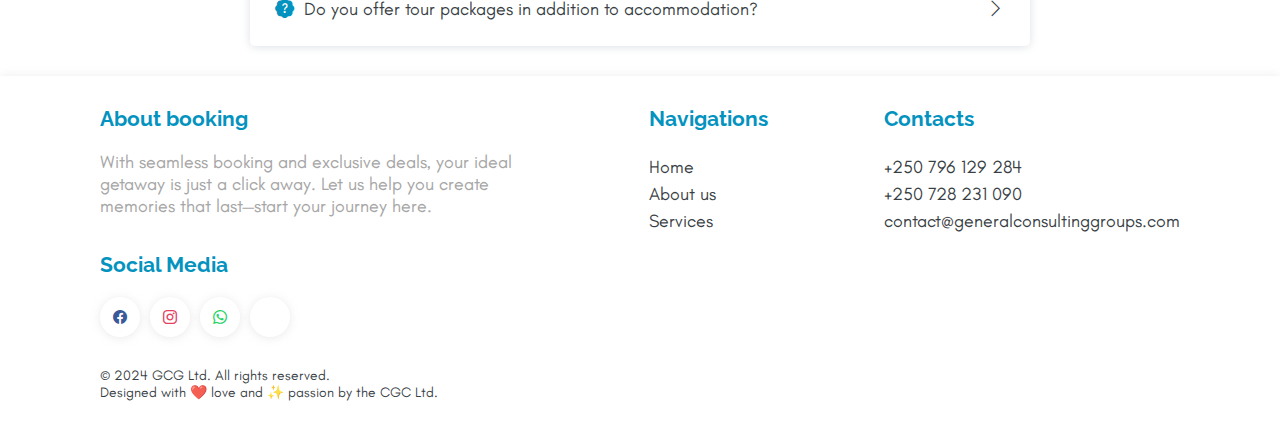
==== commit 39d3b9ef: "add to my repository" ====
--- a/index.html
+++ b/index.html
@@ -359,6 +359,50 @@
         </div>
     </section>
 
+    <!-- Footer -->
+    <footer class="padding">
+        <div class="footer-container">
+            <div class="apropos">
+                <h3>About booking</h3>
+                <p>With seamless booking and exclusive deals, your ideal getaway is just a click away. Let us help you create memories that last—start your journey here.</p>
+            </div>
+            <div class="our-footer">
+                <h3>Navigations</h3>
+                <a href="#">Home</a>
+                <a href="#">About us</a>
+                <a href="#">Services</a>
+            </div>
+            <div class="our-footer">
+                <h3>Contacts</h3>
+                <a href="#">+250 796 129 284</a>
+                <a href="#">+250 728 231 090</a>
+                <a href="#">contact@generalconsultinggroups.com</a>
+            </div>
+            <div class="media">
+                <h3>Social Media</h3>
+                <div>
+                    <a href="https://www.facebook.com" target="_blank" style="color: #3b5998;">
+                        <i class="bi bi-facebook"></i>
+                    </a>
+                    <a href="https://www.instagram.com" target="_blank" style="color: #E4405F;">
+                        <i class="bi bi-instagram"></i>
+                    </a>
+                    <a href="https://wa.me" target="_blank" style="color: #25D366;">
+                        <i class="bi bi-whatsapp"></i>
+                    </a>
+                    <a href="https://www.twitter.com" target="_blank" style="color: #010101;">
+                        <i class="fa-brands fa-x-twitter"></i>
+                    </a>
+                </div>
+            </div>
+
+        </div>
+
+        <div class="compalight-sign">
+            © 2024 GCG Ltd. All rights reserved. <br> Designed with ❤️ love and ✨ passion by the CGC Ltd.
+        </div>
+    </footer>
+
     <!-- javascript -->
     <script src="asset/javascript/main.js"></script>
 </body>
--- a/asset/css/style.css
+++ b/asset/css/style.css
@@ -955,4 +955,102 @@
     .faq-list {
         padding: 5px 10px;
     }
+}
+
+
+/*----------------------- /
+#Footer
+/----------------------- */
+
+footer {
+    background-color: #fff;
+    box-shadow: 0px 1px 10px #c2c2c25d;
+}
+
+.footer-container {
+    display: flex;
+    flex-direction: row;
+    gap: 20px;
+    flex-wrap: wrap;
+    -webkit-column-gap: 20px;
+    justify-content: space-between;
+}
+
+.footer-container .apropos {
+    width: 40%;
+}
+
+.footer-container .apropos p {
+    color: #a6a6a6;
+}
+
+.footer-container div h3 {
+    color: #0493bf;
+    /* margin-top: 50px; */
+    margin-bottom: 20px;
+}
+
+.our-footer {
+    display: flex;
+    flex-direction: column;
+    gap: 5px;
+    -webkit-column-gap: 5px;
+}
+
+.our-footer a {
+    color: #141b1fda;
+    transition-delay: 0.2s;
+    transition: 0.4s ease-in-out;
+}
+
+.our-footer a:hover {
+    color: #0493bf;
+}
+
+.media div {
+    display: flex;
+    flex-direction: row;
+    gap: 10px;
+    align-items: center;
+    -webkit-column-gap: 10px;
+}
+
+.media a i {
+    font-size: 14px;
+    width: 40px;
+    height: 40px;
+    display: flex;
+    border-radius: 50%;
+    align-items: center;
+    justify-content: center;
+    background-color: #fff;
+    transition-delay: 0.2s;
+    transition: 0.4s ease-in-out;
+    box-shadow: 0px 1px 10px #c2c2c25d;
+}
+
+.media a i:hover {
+    width: 43px;
+    height: 43px;
+}
+
+.compalight-sign {
+    margin-top: 30px;
+    font-size: 14px;
+}
+
+
+/* Media query */
+
+@media screen and (max-width: 700px) {
+    .footer-container .apropos {
+        width: 100%;
+    }
+}
+
+@media screen and (max-width: 500px) {
+    .footer-container {
+        display: flex;
+        flex-direction: column;
+    }
 }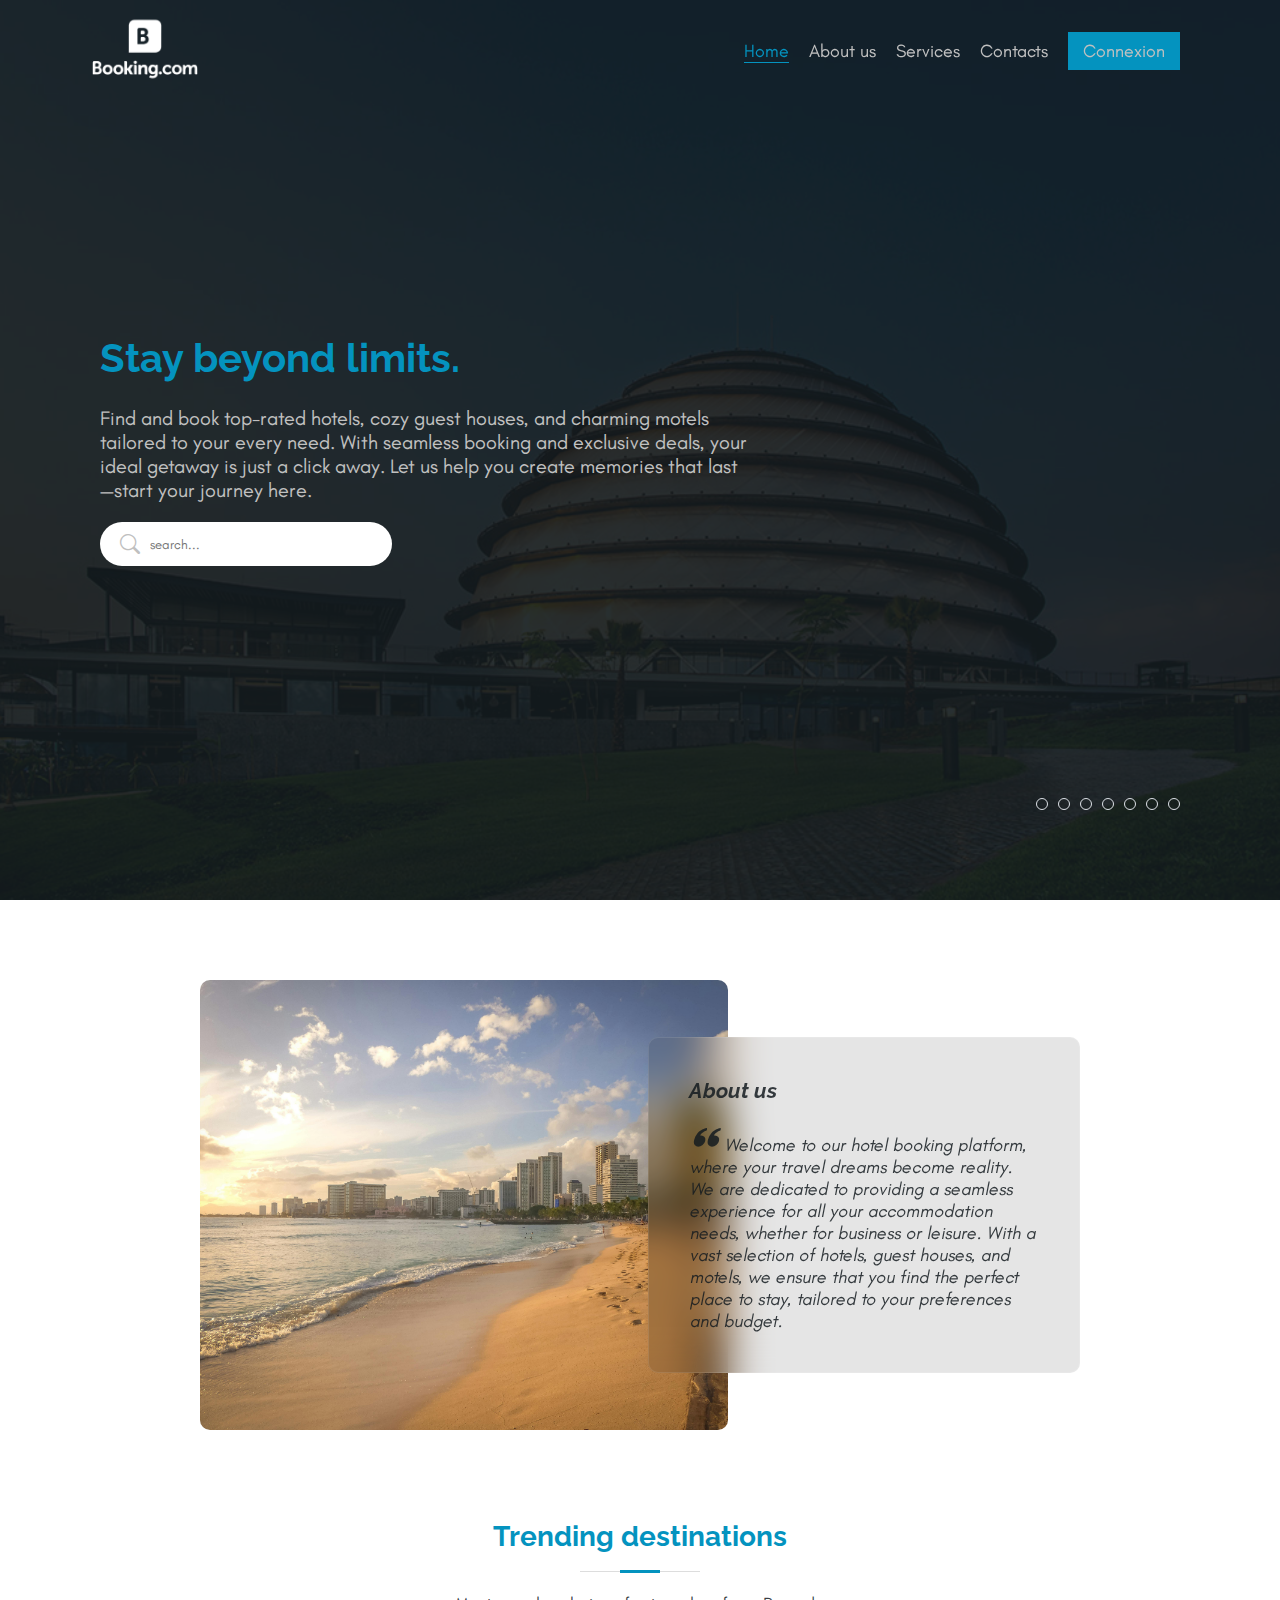
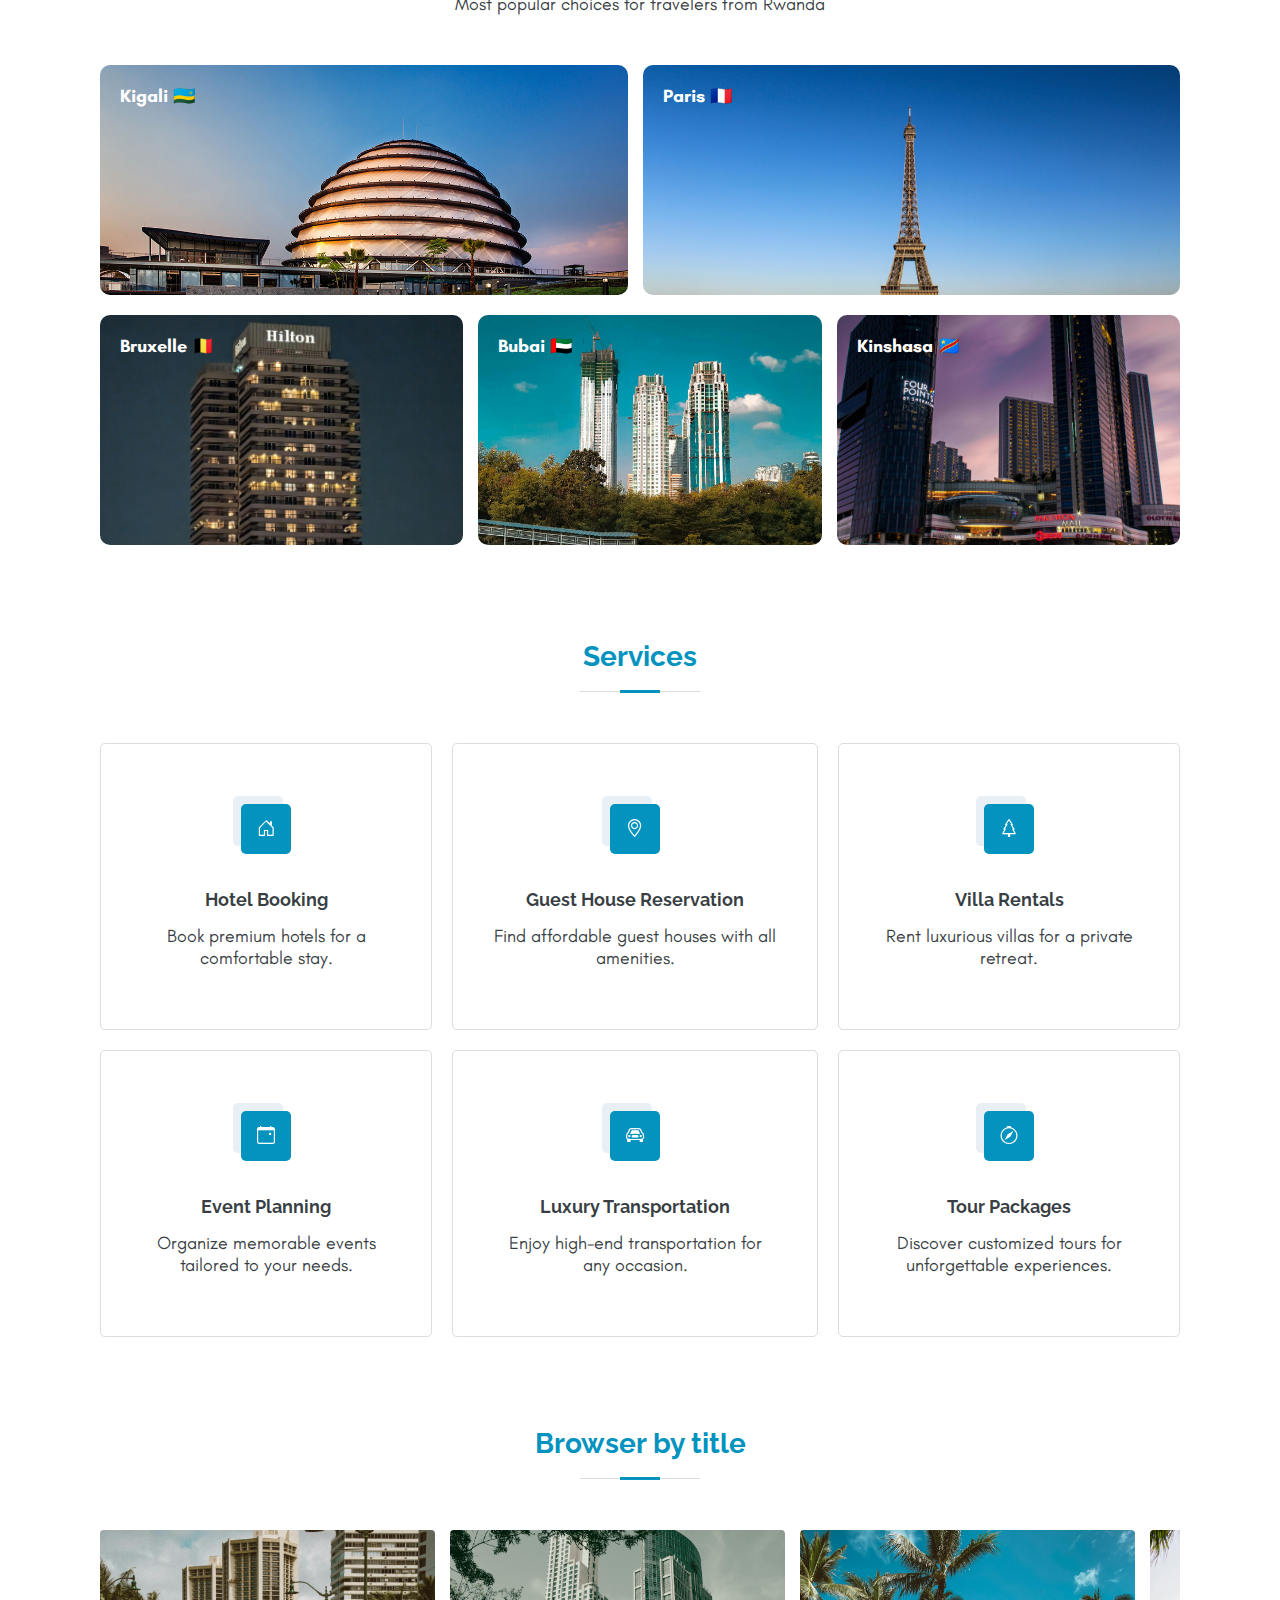
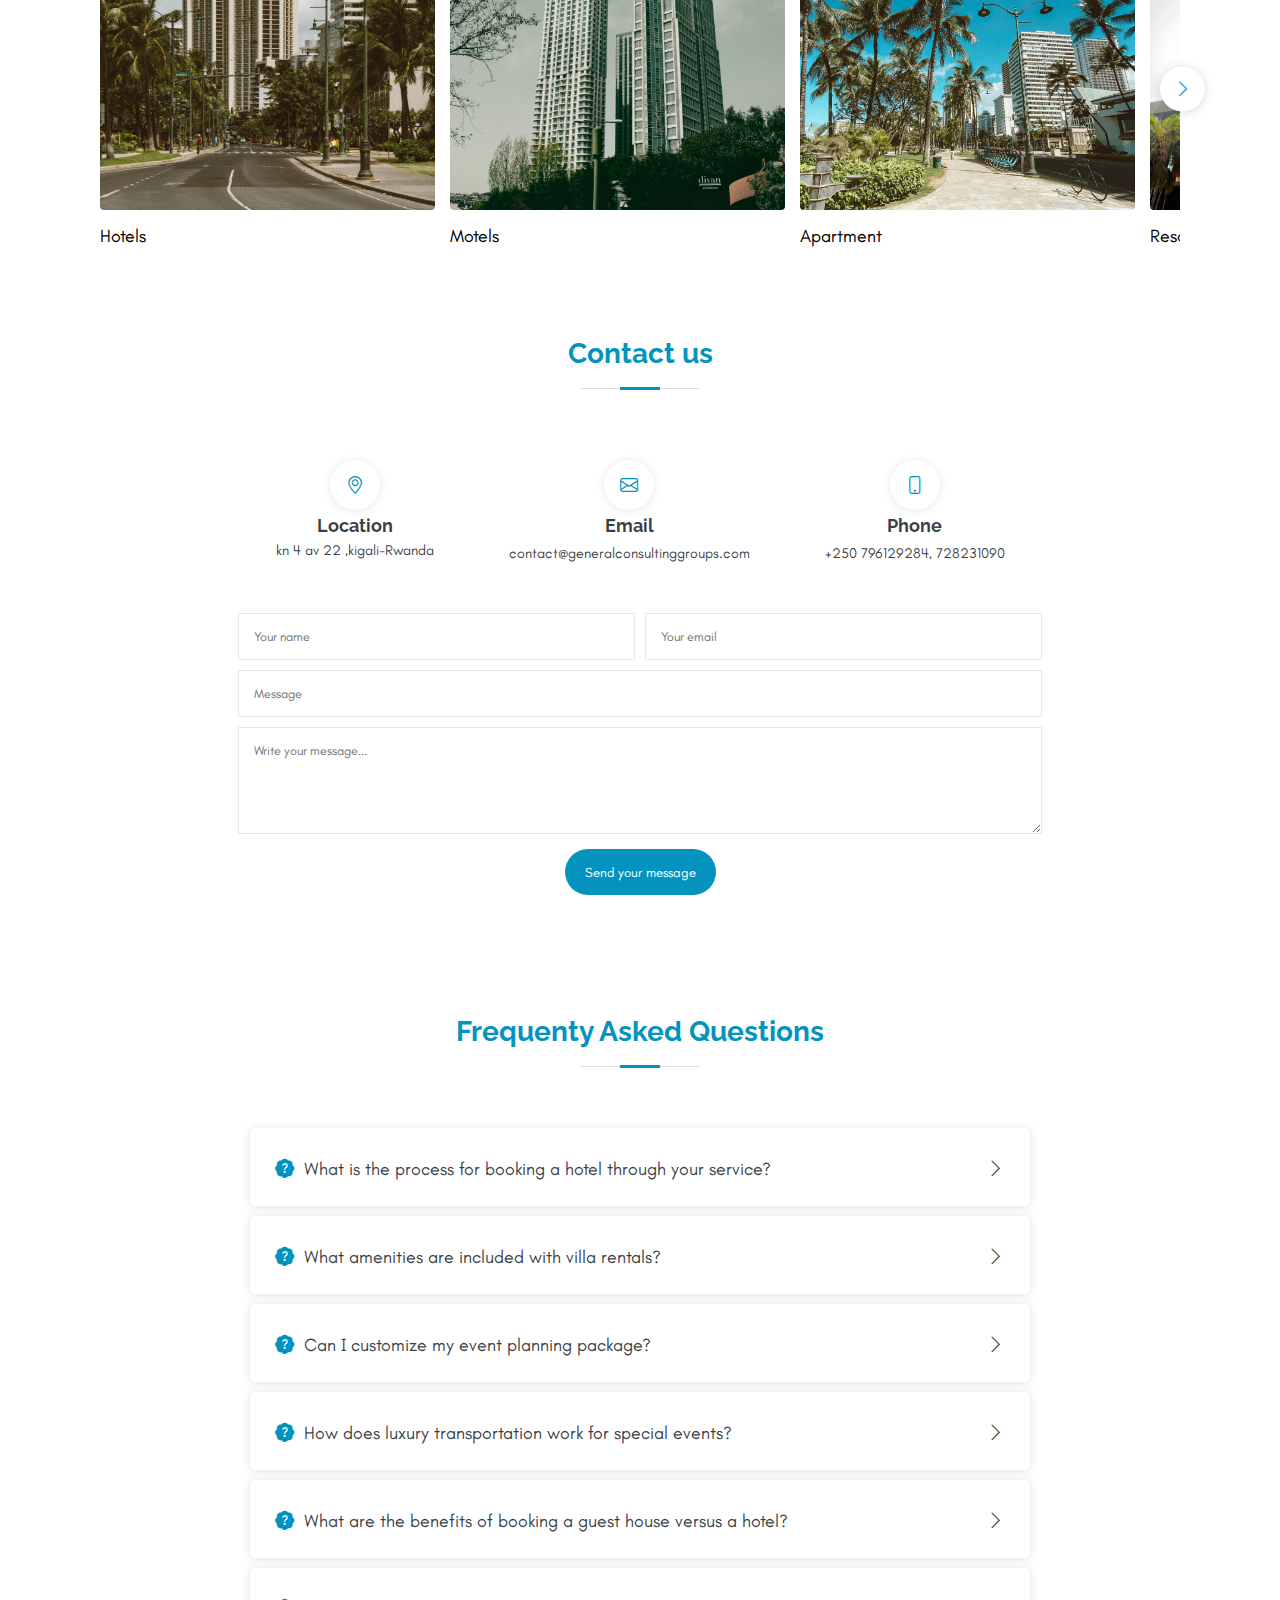
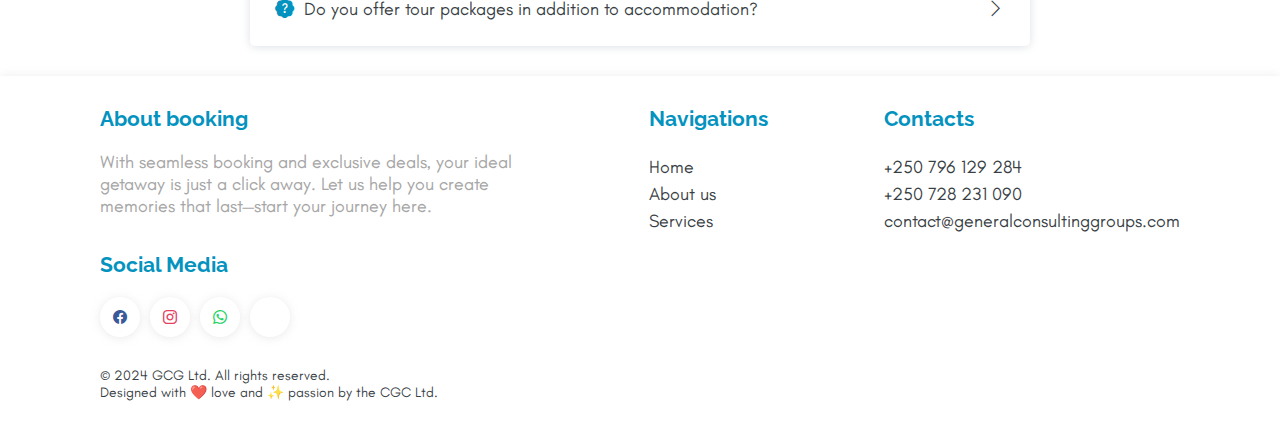
==== commit 23d9e47d: "add to my repository" ====
--- a/index.html
+++ b/index.html
@@ -104,25 +104,25 @@
 
         <div class="destination-container">
             <div class="first-destination">
-                <a href="#">
+                <a href="details.html">
                     <img src="asset/images/destination/cont-1.jpg" alt="">
-                    <p>KIgali 🇷🇼</p>
-                </a>
-                <a href="#">
+                    <p>Kigali 🇷🇼</p>
+                </a>
+                <a href="details.html">
                     <img src="asset/images/destination/cont-2.jpg" alt="">
                     <p>Paris 🇫🇷</p>
                 </a>
             </div>
             <div class="second-destination">
-                <a href="#">
+                <a href="details.html">
                     <img src="asset/images/destination/cont-3.jpg" alt="">
                     <p>Bruxelle 🇧🇪</p>
                 </a>
-                <a href="#">
+                <a href="details.html">
                     <img src="asset/images/destination/cont-4.jpg" alt="">
                     <p>Bubai 🇦🇪</p>
                 </a>
-                <a href="#">
+                <a href="details.html">
                     <img src="asset/images/destination/cont-5.jpg" alt="">
                     <p>Kinshasa 🇨🇩</p>
                 </a>
@@ -180,31 +180,31 @@
         <div class="browser-container">
             <i class="bi bi-chevron-left left-icon"></i>
             <div class="browser-item">
-                <a href="#" class="member">
+                <a href="details-1.html" class="member">
                     <img src="asset/images/browser/browser-1.jpg" alt="">
                     <span>Hotels</span>
                 </a>
-                <a href="#" class="member">
+                <a href="details-1.html" class="member">
                     <img src="asset/images/browser/browser-8.jpg" alt="">
                     <span>Motels</span>
                 </a>
-                <a href="#" class="member">
+                <a href="details-1.html" class="member">
                     <img src="asset/images/browser/browser-3.jpg" alt="">
                     <span>Apartment</span>
                 </a>
-                <a href="#" class="member">
+                <a href="details-1.html" class="member">
                     <img src="asset/images/browser/browser-4.jpg" alt="">
                     <span>Resorts</span>
                 </a>
-                <a href="#" class="member">
+                <a href="details-1.html" class="member">
                     <img src="asset/images/browser/browser-5.jpg" alt="">
                     <span>Location</span>
                 </a>
-                <a href="#" class="member">
+                <a href="details-1.html" class="member">
                     <img src="asset/images/browser/browser-6.jpg" alt="">
                     <span>Cabins</span>
                 </a>
-                <a href="#" class="member">
+                <a href="details-1.html" class="member">
                     <img src="asset/images/browser/browser-7.jpg" alt="">
                     <span>Cottages</span>
                 </a>
--- a/asset/css/style.css
+++ b/asset/css/style.css
@@ -1053,4 +1053,329 @@
         display: flex;
         flex-direction: column;
     }
+}
+
+
+/* -------------------- */
+
+.apartments-section h2 {
+    font-size: 24px;
+    color: #333;
+    margin-bottom: 20px;
+    text-align: center;
+}
+
+.apartments-grid {
+    display: flex;
+    flex-wrap: wrap;
+    gap: 20px;
+    justify-content: center;
+}
+
+.apartment-card {
+    flex: 1 1 calc(50% - 10px);
+    border: 1px solid #e7e7e7;
+    border-radius: 5px;
+    padding: 16px;
+    min-width: 300px;
+    background: white;
+    transition: all 0.3s ease;
+    cursor: pointer;
+}
+
+.apartment-card:hover {
+    box-shadow: 0 4px 12px rgba(0, 0, 0, 0.15);
+}
+
+.card-content {
+    display: flex;
+    gap: 16px;
+}
+
+.apartment-image {
+    width: 120px;
+    height: 90px;
+    flex-shrink: 0;
+    border-radius: 5px;
+    overflow: hidden;
+}
+
+.apartment-image img {
+    width: 100%;
+    height: 100%;
+    object-fit: cover;
+    border-radius: 2px;
+    transition: transform 0.3s ease;
+}
+
+.apartment-card:hover .apartment-image img {
+    transform: scale(1.05);
+}
+
+.apartment-details {
+    flex-grow: 1;
+}
+
+.apartment-details h4 {
+    font-size: 16px;
+    font-weight: 600;
+    color: #262626;
+    margin-bottom: 4px;
+}
+
+.location {
+    font-size: 14px;
+    color: #666;
+    margin-bottom: 8px;
+}
+
+.rating-row {
+    display: flex;
+    align-items: center;
+    gap: 8px;
+    margin-bottom: 8px;
+}
+
+.rating {
+    background-color: #003580;
+    color: white;
+    padding: 2px 6px;
+    border-radius: 4px;
+    font-weight: bold;
+    font-size: 14px;
+}
+
+.reviews {
+    color: #666;
+    font-size: 14px;
+}
+
+.popular-tag {
+    color: #008009;
+    font-size: 14px;
+    display: flex;
+    align-items: center;
+    gap: 4px;
+}
+
+.popular-tag::before {
+    content: "✓";
+}
+
+.details-home {
+    display: flex;
+    align-items: center;
+    height: 60vh;
+    color: #c0c0c0;
+    justify-content: center;
+    background: linear-gradient(to right, #141b1fda 0%, #141b1fe9 100%), url('../images/home/bg-1.jpg') fixed no-repeat center;
+    background-size: cover;
+}
+
+@media screen and (max-width: 768px) {
+    .apartments-grid {
+        flex-direction: column;
+    }
+    .apartment-card {
+        width: 100%;
+        max-width: 600px;
+    }
+}
+
+@media screen and (max-width: 415px) {
+    .card-content {
+        flex-direction: column;
+    }
+    .apartment-image {
+        width: 100%;
+        height: 200px;
+        margin-bottom: 12px;
+    }
+    .apartment-details {
+        text-align: center;
+    }
+    .rating-row {
+        justify-content: center;
+    }
+    .popular-tag {
+        justify-content: center;
+    }
+    .apartments-section {
+        padding: 0 10px;
+    }
+    h2 {
+        font-size: 20px;
+    }
+}
+
+
+/* ---------------------------- */
+
+.hotels-container {
+    width: 100%;
+    display: flex;
+    flex-direction: column;
+    gap: 20px;
+}
+
+.hotel-card {
+    display: flex;
+    background: white;
+    border-radius: 12px;
+    overflow: hidden;
+    box-shadow: 0 2px 4px rgba(0, 0, 0, 0.1);
+    width: 100%;
+}
+
+.image-container img {
+    width: 600px;
+    height: 250px;
+    object-fit: cover;
+}
+
+.hotel-card:hover .image-container img {
+    box-shadow: 0 4px 12px rgba(0, 0, 0, 0.15);
+}
+
+.favorite-btn {
+    position: absolute;
+    top: 10px;
+    left: 10px;
+    background: white;
+    border: none;
+    border-radius: 50%;
+    width: 32px;
+    height: 32px;
+    display: flex;
+    align-items: center;
+    justify-content: center;
+    cursor: pointer;
+    transition: background-color 0.2s;
+}
+
+.favorite-btn:hover {
+    background-color: #f0f0f0;
+}
+
+.hotel-info {
+    padding: 20px;
+    flex-grow: 1;
+    display: flex;
+    flex-direction: column;
+    justify-content: space-between;
+}
+
+.hotel-main {
+    margin-bottom: 20px;
+}
+
+.hotel-name {
+    color: #0066cc;
+    font-size: 18px;
+    font-weight: bold;
+    margin-bottom: 5px;
+    width: fit-content;
+    padding: 10px 20px;
+    background-color: #fff;
+    box-shadow: 0 4px 12px rgba(0, 0, 0, 0.15);
+}
+
+.stars {
+    color: #ffd700;
+    font-size: 14px;
+    margin-bottom: 8px;
+}
+
+.location {
+    color: #0066cc;
+    font-size: 14px;
+    margin-bottom: 5px;
+}
+
+.map-link {
+    color: #0066cc;
+    margin-left: 8px;
+}
+
+.map-link:hover {
+    text-decoration: underline;
+}
+
+.distance {
+    color: #666;
+    font-size: 14px;
+    margin-bottom: 10px;
+}
+
+.description {
+    color: #444;
+    font-size: 14px;
+    line-height: 1.4;
+}
+
+@media screen and (max-width: 1100px) {
+    .image-container img {
+        width: 100%;
+        height: 250px;
+        object-fit: cover;
+    }
+}
+
+@media screen and (max-width: 768px) {
+    .hotel-card {
+        flex-direction: column;
+    }
+    .image-container {
+        width: 100%;
+        height: 200px;
+    }
+    .hotel-info {
+        padding: 15px;
+    }
+}
+
+@media screen and (max-width: 480px) {
+    .hotel-card {
+        border-radius: 8px;
+    }
+    .hotel-name {
+        font-size: 16px;
+    }
+    .stars {
+        font-size: 13px;
+    }
+    .description {
+        font-size: 13px;
+    }
+    .score-section {
+        width: 100%;
+        justify-content: flex-end;
+    }
+}
+
+@media screen and (max-width: 320px) {
+    body {
+        padding: 5px;
+    }
+    .hotel-info {
+        padding: 10px;
+    }
+    .image-container {
+        height: 150px;
+    }
+    .rating {
+        padding: 6px 10px;
+    }
+}
+
+@media screen and (max-width: 250px) {
+    .hotel-name {
+        font-size: 14px;
+    }
+    .stars {
+        font-size: 12px;
+    }
+    .description {
+        font-size: 12px;
+    }
 }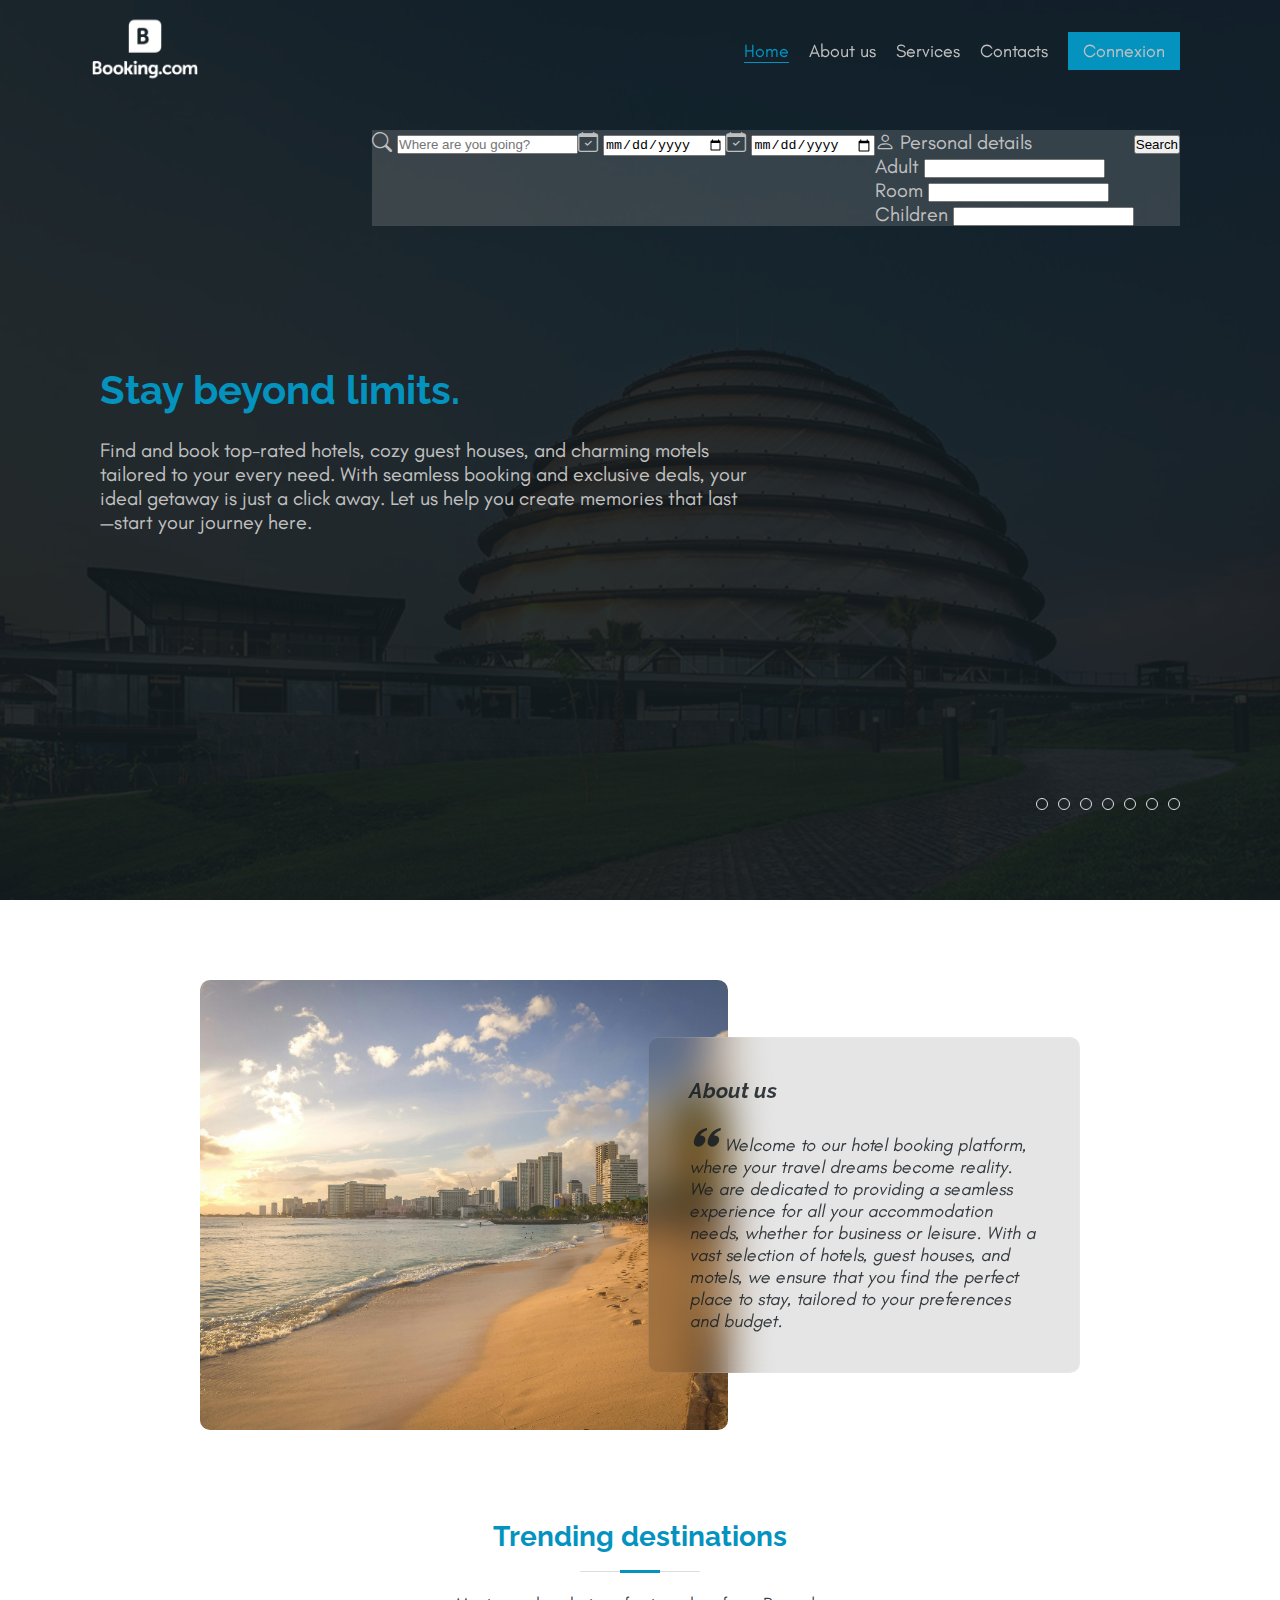
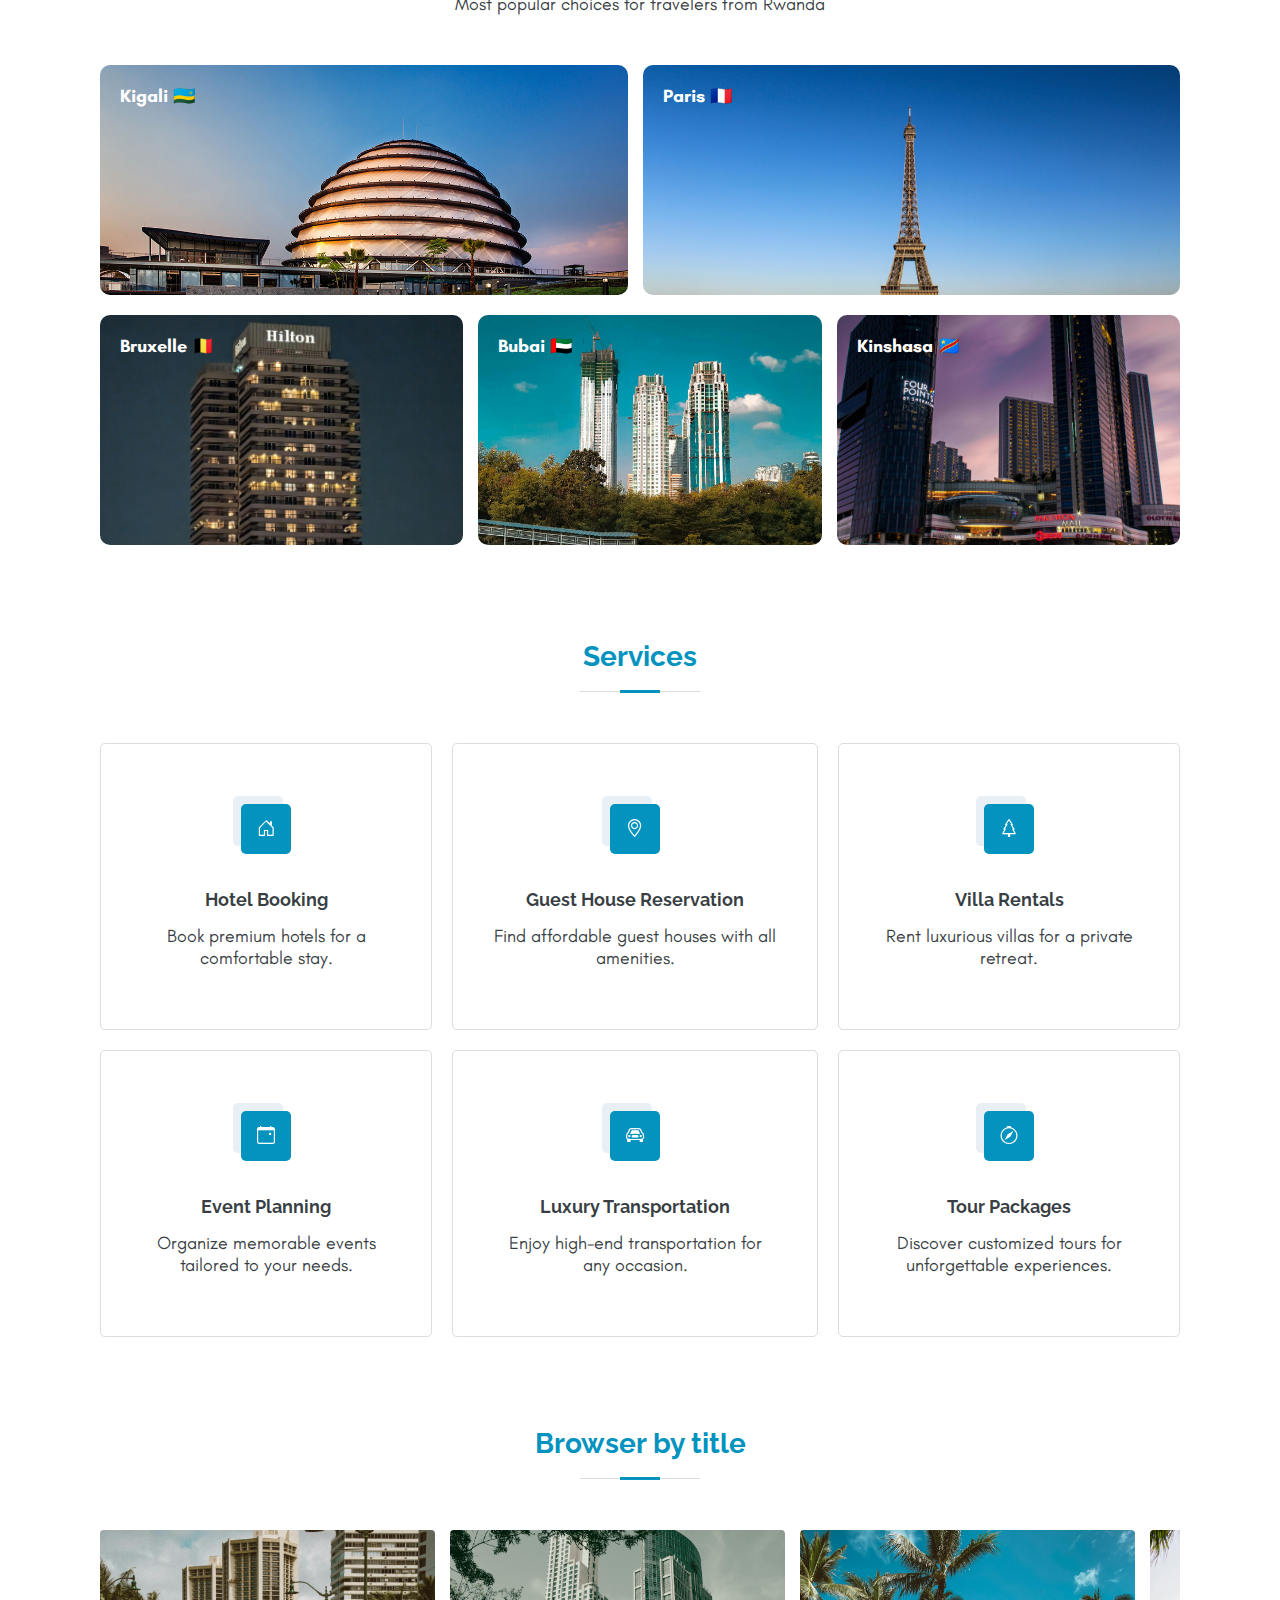
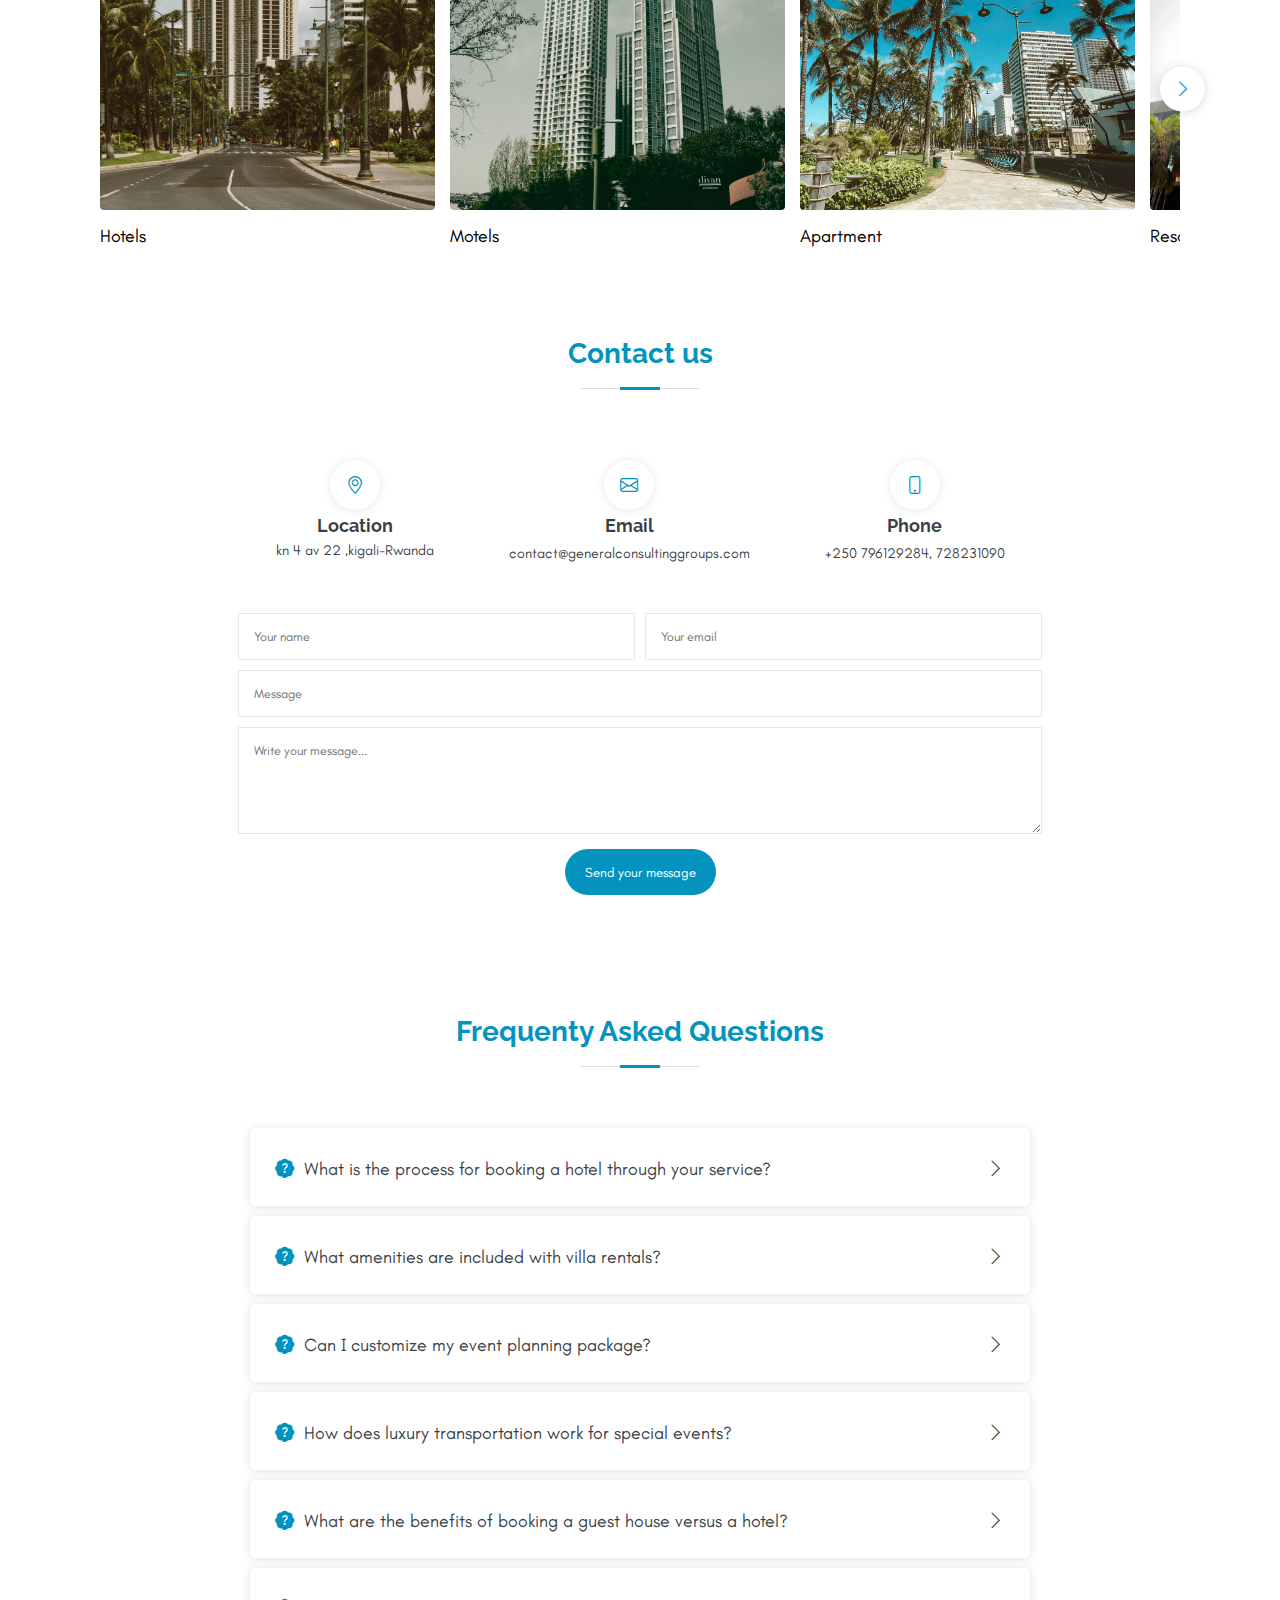
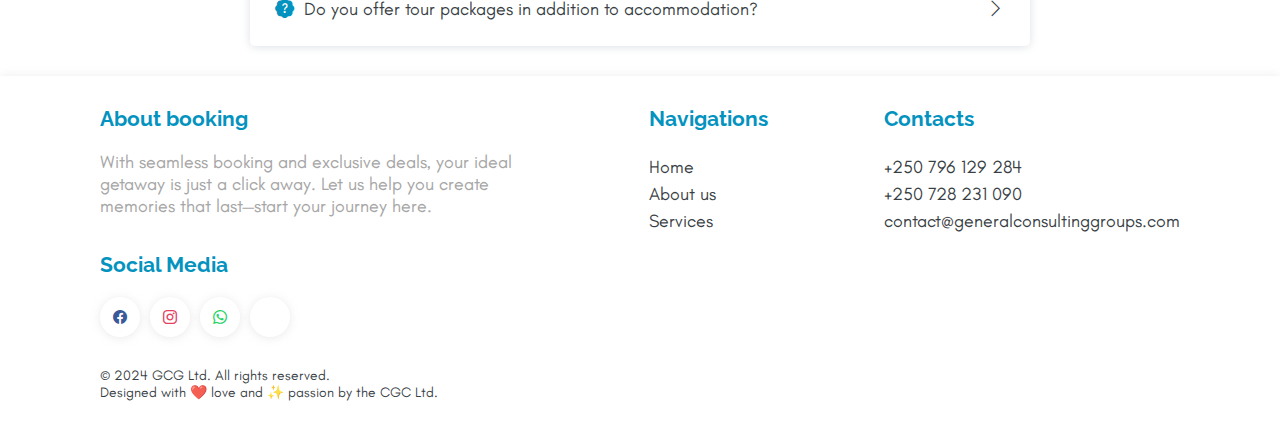
==== commit 38584aba: "add to my repository" ====
--- a/index.html
+++ b/index.html
@@ -38,7 +38,7 @@
                 <li><a href="#about">About us</a></li>
                 <li><a href="#service">Services</a></li>
                 <li><a href="#contact">Contacts</a></li>
-                <li><a class="connect" href="login.html">Connexion</a></li>
+                <li><a class="connect" href="connexion.html">Connexion</a></li>
             </ul>
             <div class="menu">
                 <i class="bi bi-list-nested menu-icon"></i>
@@ -55,10 +55,45 @@
             <p>Find and book top-rated hotels, cozy guest houses, and charming motels tailored to your every need. With seamless booking and exclusive deals, your ideal getaway is just a click away. Let us help you create memories that last—start your journey
                 here.
             </p>
-            <form action="">
-                <i class="bi bi-search"></i>
-                <input type="search" placeholder="search...">
-            </form>
+            <div class="search">
+                <form action="">
+                    <div class="search-input">
+                        <i class="bi bi-search"></i>
+                        <input type="search" placeholder="Where are you going?">
+                    </div>
+                    <div class="checkin-date">
+                        <i class="bi bi-calendar-check"></i>
+                        <input type="date">
+                    </div>
+                    <div class="checkout-date">
+                        <i class="bi bi-calendar-check"></i>
+                        <input type="date">
+                    </div>
+                    <div class="people">
+                        <div class="people-title">
+                            <i class="bi bi-person"></i>
+                            <span>Personal details</span>
+                        </div>
+                        <div class="people-details">
+                            <div>
+                                <span>Adult</span>
+                                <input type="number3">
+                            </div>
+                            <div>
+                                <span>Room</span>
+                                <input type="number3">
+                            </div>
+                            <div>
+                                <span>Children</span>
+                                <input type="number3">
+                            </div>
+                        </div>
+                    </div>
+                    <div class="search-btn">
+                        <button>Search</button>
+                    </div>
+                </form>
+            </div>
         </div>
 
         <div class="home-images">
--- a/asset/css/style.css
+++ b/asset/css/style.css
@@ -232,6 +232,7 @@
         transform: translateX(-120%);
         gap: 30px;
         z-index: 2002;
+        align-items: flex-start;
         transition: transform 0.3s ease;
     }
     .header-list ul.active {
@@ -304,6 +305,48 @@
     }
 }
 
+/*---------------------------/
+#connexion
+/-------------------------- */
+
+.head-connexion {
+    transition: 1s;
+    background: #141b1fe9;
+}
+
+.header-connexion::before {
+    content: "";
+    position: absolute;
+    top: 0;
+    left: 0;
+    width: 100%;
+    height: 100%;
+    background: #ffffff1a;
+    z-index: 1;
+    backdrop-filter: blur(8px);
+}
+
+.connexion-page{
+    height: 85vh;
+    display: flex;
+    align-items: center;
+    justify-content: center;
+}
+
+.connexion-page div{
+    display: flex;
+    gap: 10px;
+    -webkit-column-gap: 10px;
+}
+
+.connexion-page a{
+    background-color: #fff;
+    color: #0493bf;
+    padding: 15px 30px;
+    border-radius: 25px;
+    box-shadow: 0px 1px 10px #5d5e5e2e;
+}
+
 
 /* ------------------------ /
 #Home page
@@ -360,24 +403,15 @@
     z-index: 1;
 }
 
-.home-text form {
-    width: 45%;
-    margin-top: 20px;
-    display: flex;
-    align-items: center;
-    padding: 10px 20px;
-    border-radius: 25px;
-    gap: 10px;
-    -webkit-column-gap: 10px;
-    background-color: #fff;
-}
-
-.home-text form input {
-    border: none;
-    outline: none;
-    width: 100%;
-    background: unset;
-    font-family: "Teachers", sans-serif;
+.search{
+    position: absolute;
+    top: 130px;
+    right: 100px;
+    background-color: #c0c0c035;
+}
+
+.search form{
+    display: flex;
 }
 
 .circle-btn {
@@ -405,6 +439,7 @@
     background: #0493bf;
     border: 1px solid #0493bf;
 }
+
 
 @media screen and (max-width: 980px) {
     .home-text {
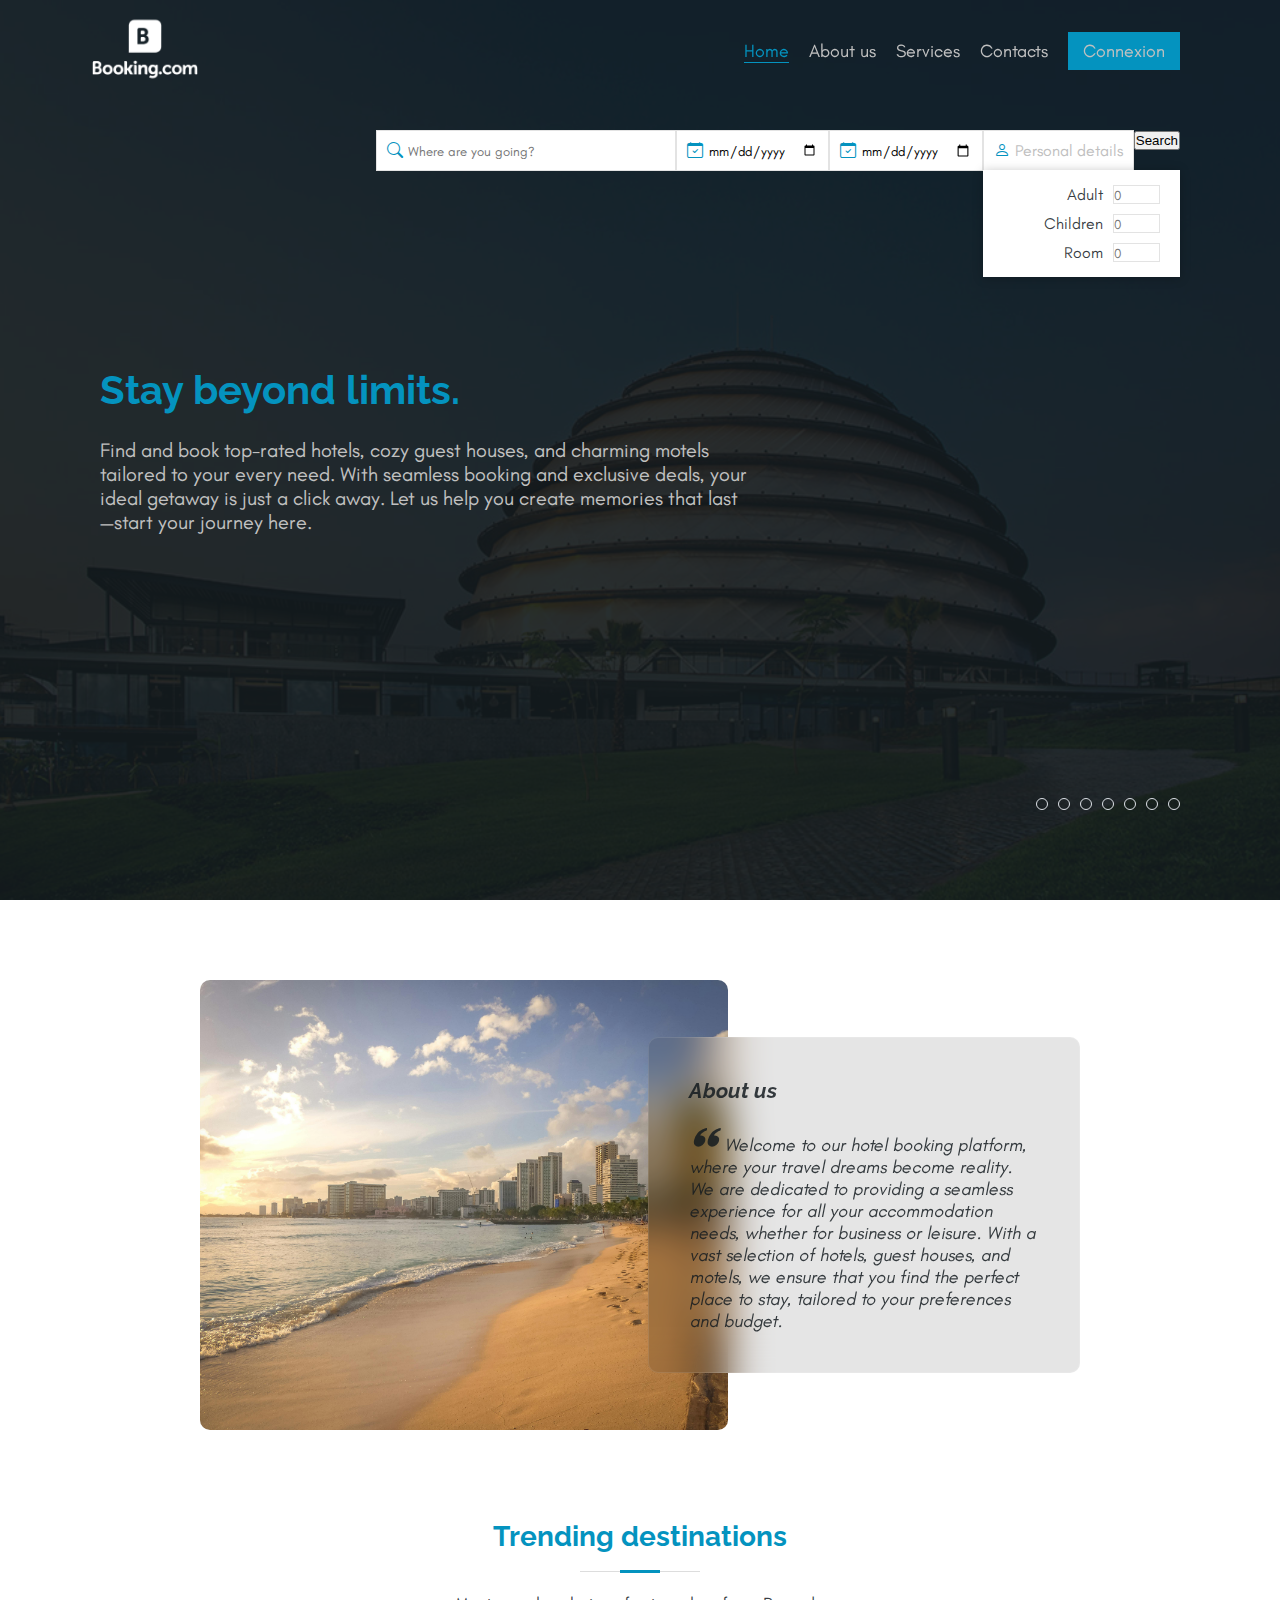
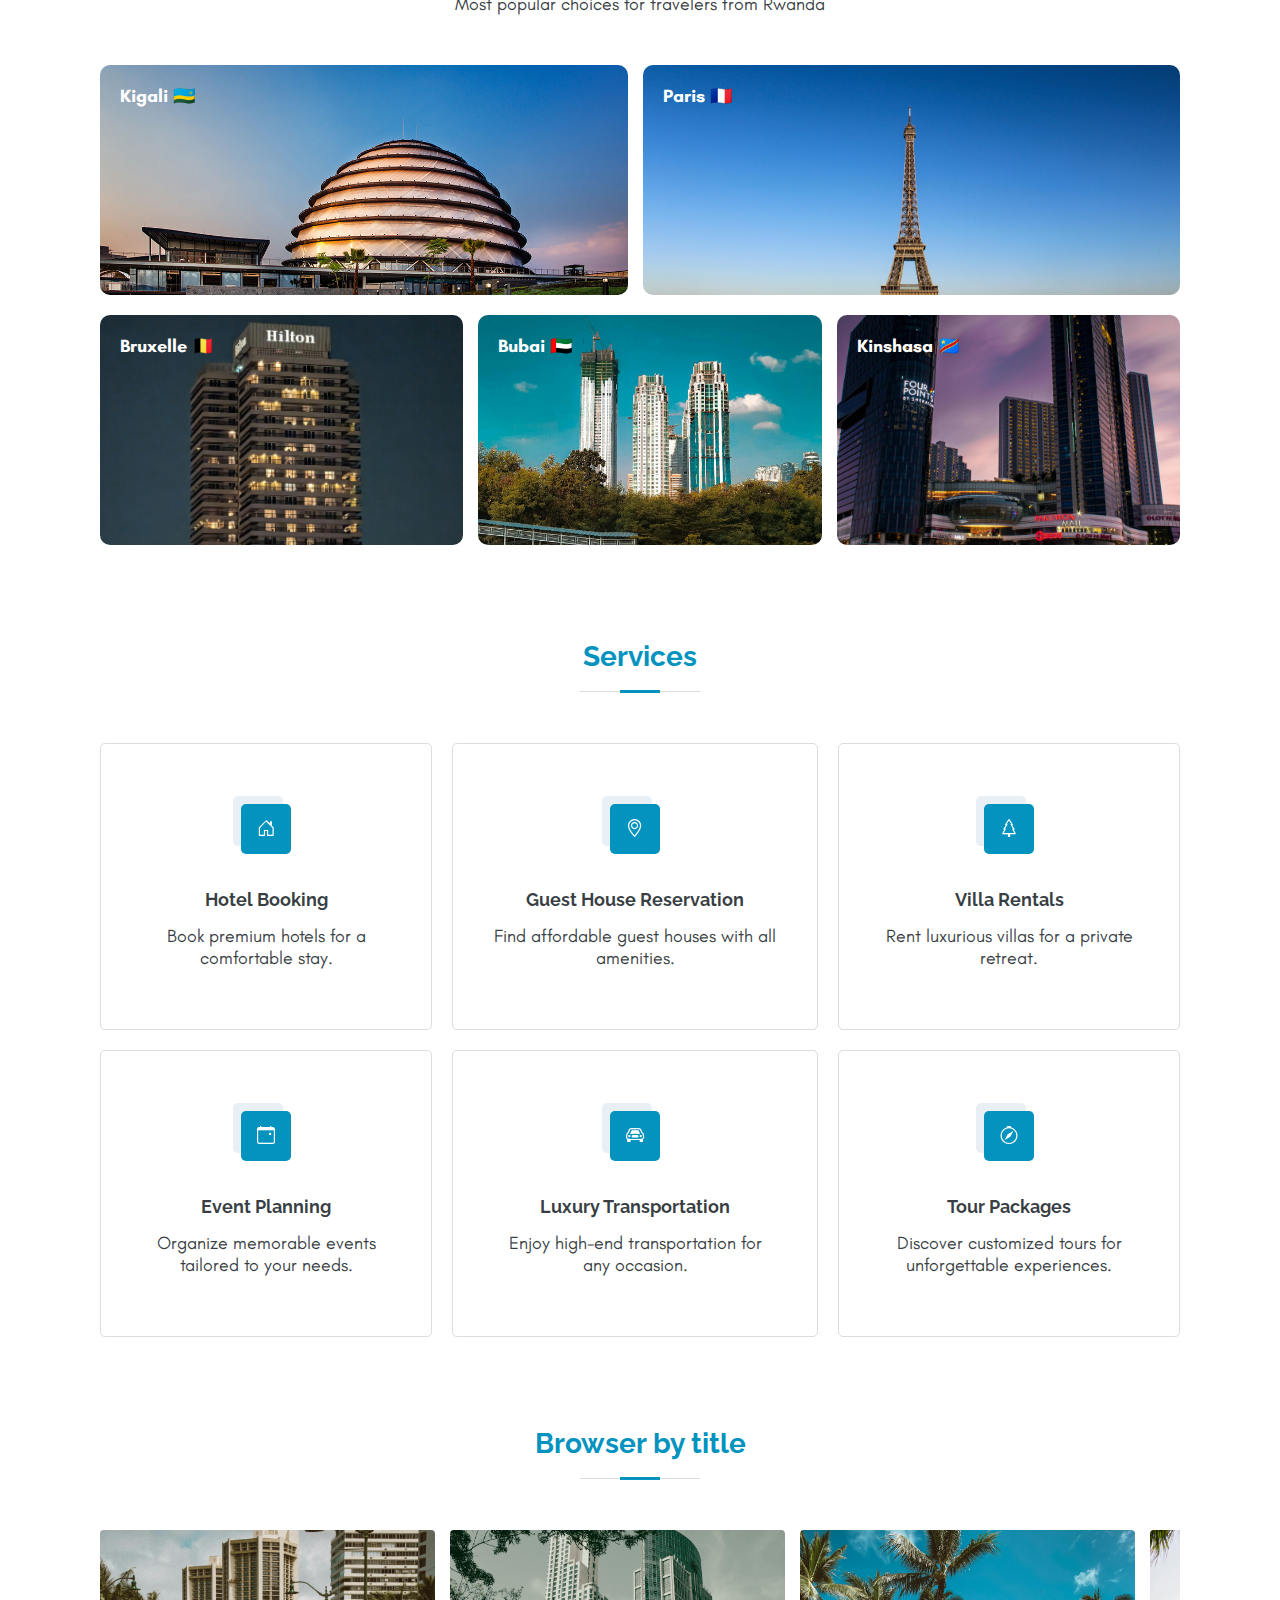
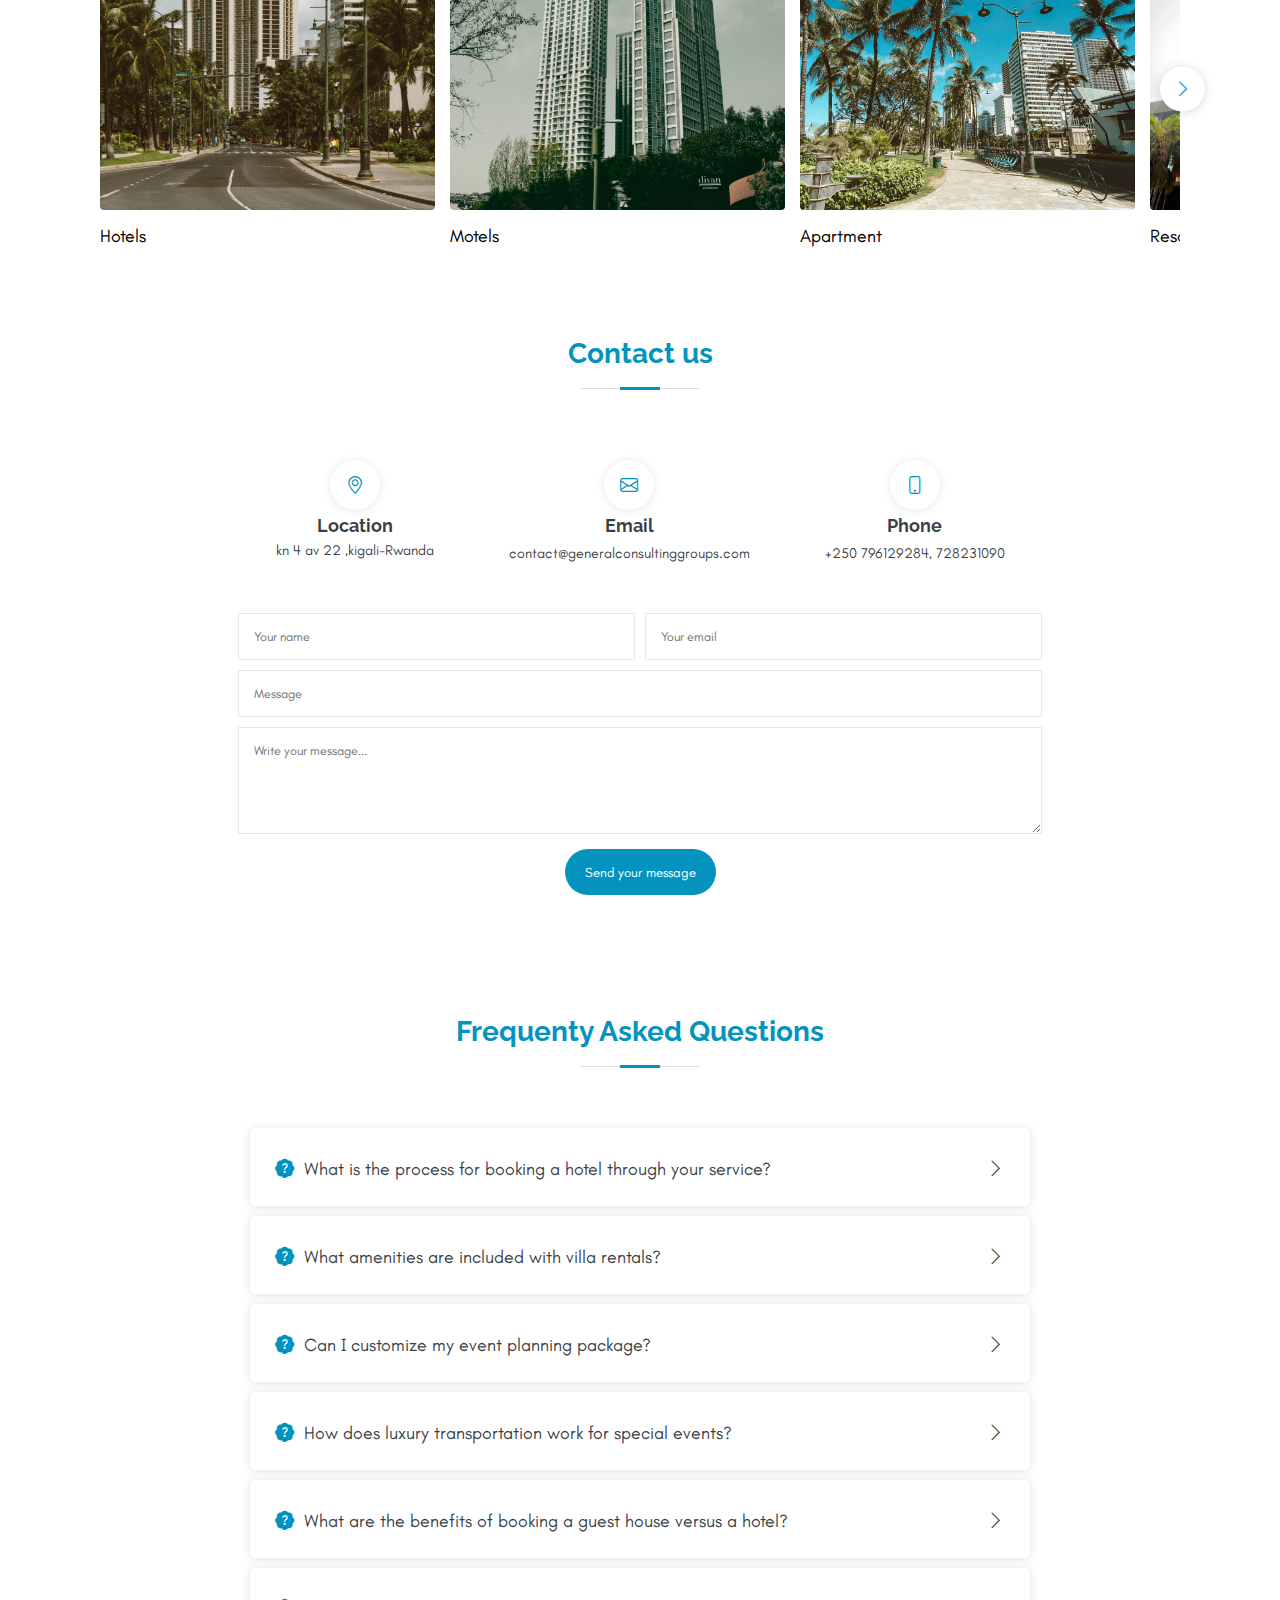
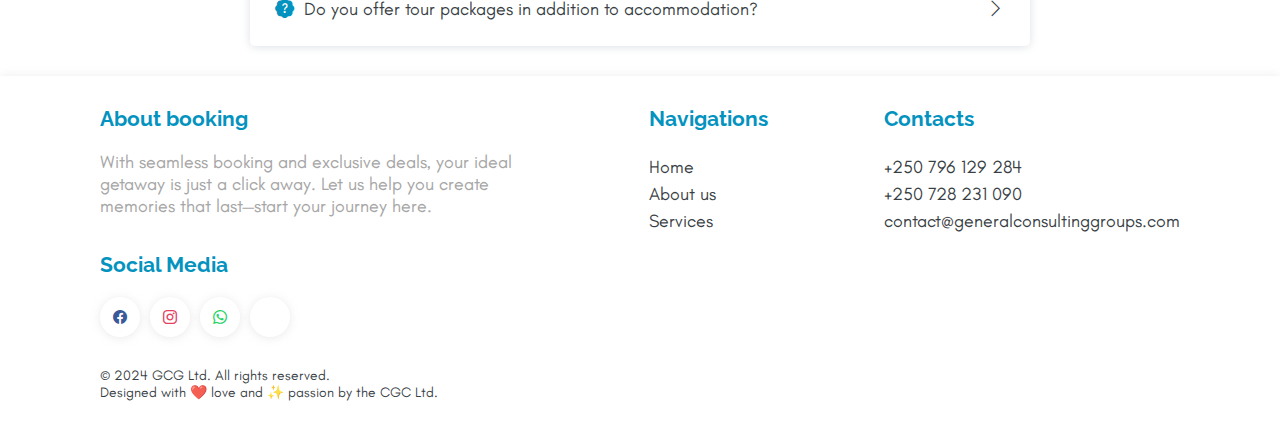
==== commit d53e53c9: "add to my repository" ====
--- a/index.html
+++ b/index.html
@@ -57,35 +57,35 @@
             </p>
             <div class="search">
                 <form action="">
-                    <div class="search-input">
+                    <div class="search-input search-in">
                         <i class="bi bi-search"></i>
                         <input type="search" placeholder="Where are you going?">
                     </div>
-                    <div class="checkin-date">
+                    <div class="checkin-date search-in">
                         <i class="bi bi-calendar-check"></i>
                         <input type="date">
                     </div>
-                    <div class="checkout-date">
+                    <div class="checkout-date search-in">
                         <i class="bi bi-calendar-check"></i>
                         <input type="date">
                     </div>
                     <div class="people">
-                        <div class="people-title">
+                        <div class="people-title search-in">
                             <i class="bi bi-person"></i>
                             <span>Personal details</span>
                         </div>
                         <div class="people-details">
                             <div>
                                 <span>Adult</span>
-                                <input type="number3">
+                                <input type="number" placeholder="0">
+                            </div>
+                            <div>
+                                <span>Children</span>
+                                <input type="number" placeholder="0">
                             </div>
                             <div>
                                 <span>Room</span>
-                                <input type="number3">
-                            </div>
-                            <div>
-                                <span>Children</span>
-                                <input type="number3">
+                                <input type="number" placeholder="0">
                             </div>
                         </div>
                     </div>
--- a/asset/css/style.css
+++ b/asset/css/style.css
@@ -407,12 +407,79 @@
     position: absolute;
     top: 130px;
     right: 100px;
-    background-color: #c0c0c035;
+    font-size: 16px;
+    display: flex;
+    gap: 10px;
+    -webkit-column-gap: 10px;
 }
 
 .search form{
     display: flex;
 }
+
+.search form .search-in{
+    display: flex;
+    padding: 10px 10px;
+    gap: 5px;
+    -webkit-column-gap: 5px;
+    align-items: center;
+    background-color: #fff;
+    border: 1px solid #726f6f32;
+}
+
+.search form div i{
+    color: #0493bf;
+}
+
+.search input{
+    border: none;
+    outline: none;
+    background: unset;
+    font-family: "Teachers", sans-serif;
+}
+
+.search form .search-input{
+    width: 300px;
+}
+
+.search form .search-input input{
+    width: 100%;
+}
+
+.people-title{
+    position: relative;
+}
+
+.people-details{
+    position: absolute;
+    top: 40px;
+    background-color: #fff;
+    box-shadow: 0px 1px 10px #0000003b;
+}
+
+.people-details{
+    display: flex;
+    flex-direction: column;
+    gap: 10px;
+    padding: 15px 20px;
+    -webkit-column-gap: 10px;
+}
+
+.people-details div{
+    display: flex;
+    gap: 10px;
+    color: #141b1fda;
+    justify-content: flex-end;
+}
+.people-details div input{
+    width: 30%;
+    gap: 5px 10px;
+    border: 1px solid #726f6f32;
+}
+/* .search-input{
+    display: flex;
+    width: 400%;
+} */
 
 .circle-btn {
     display: flex;
